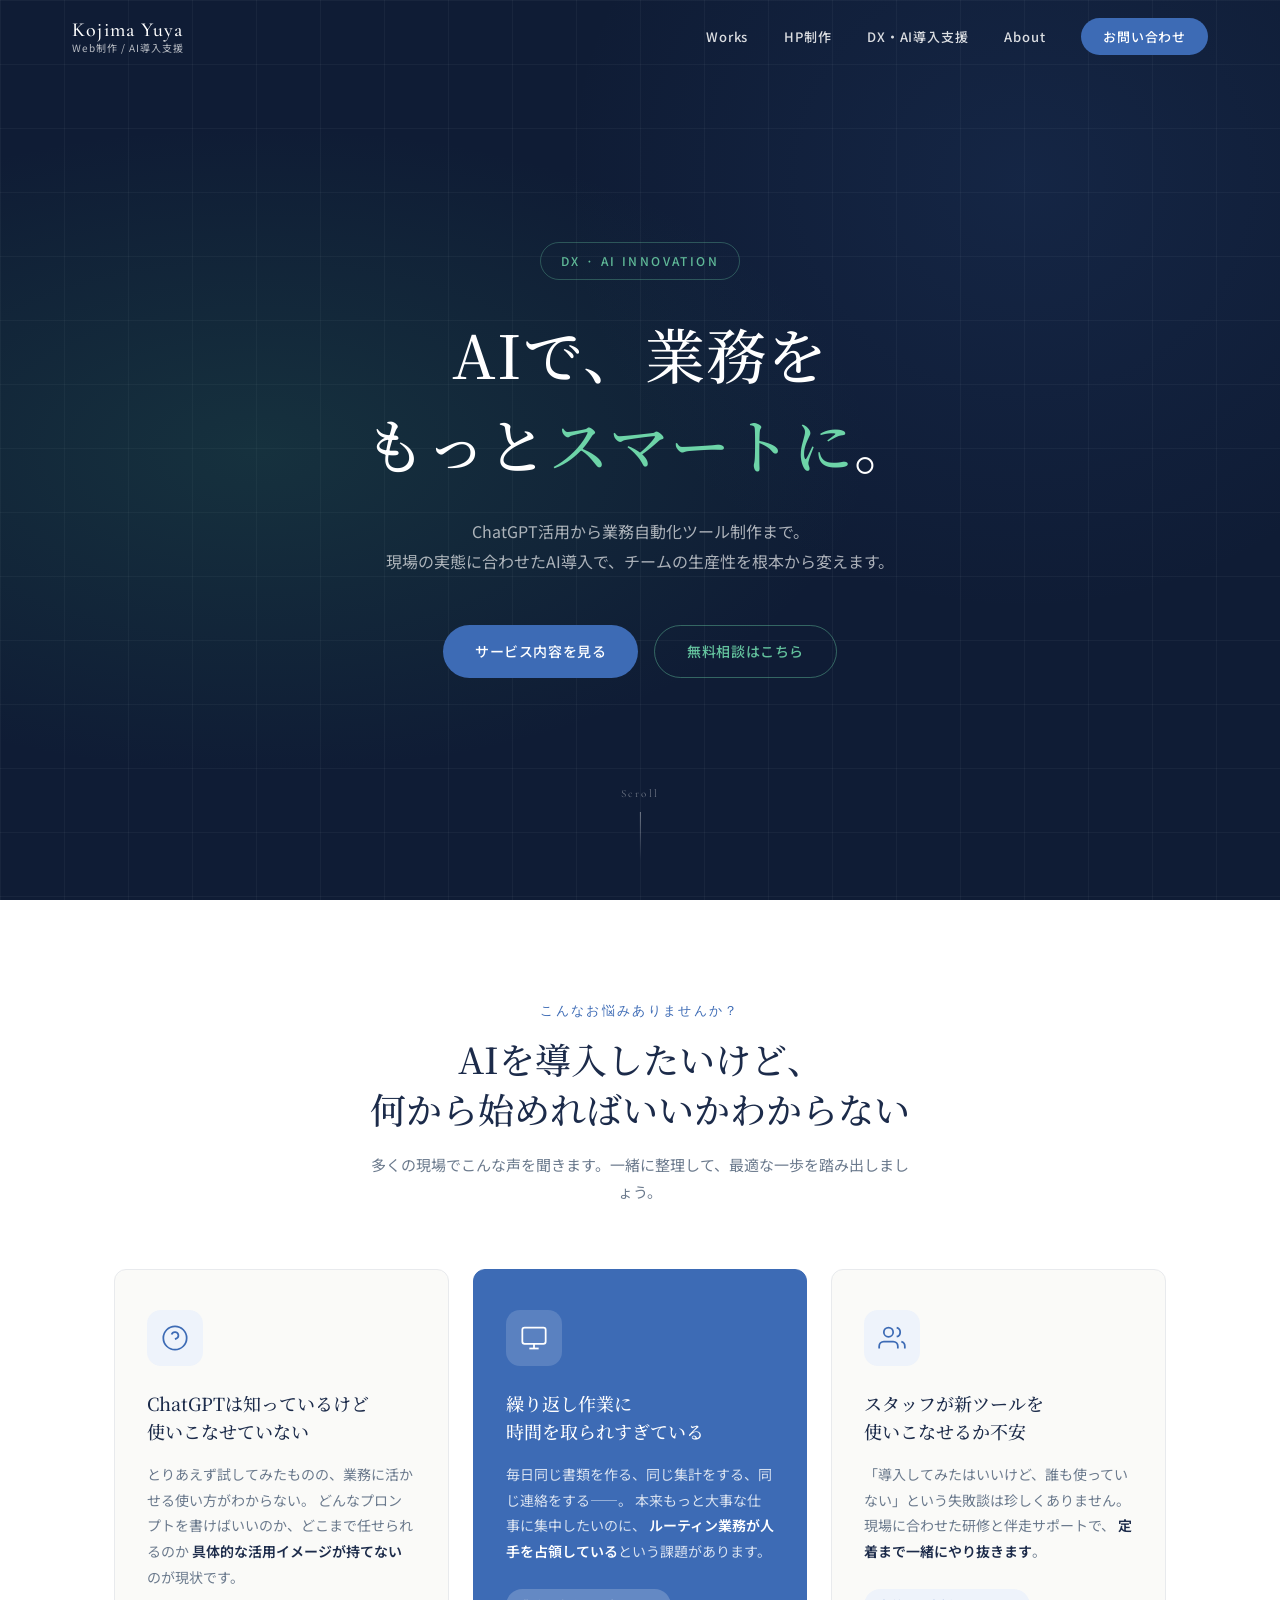
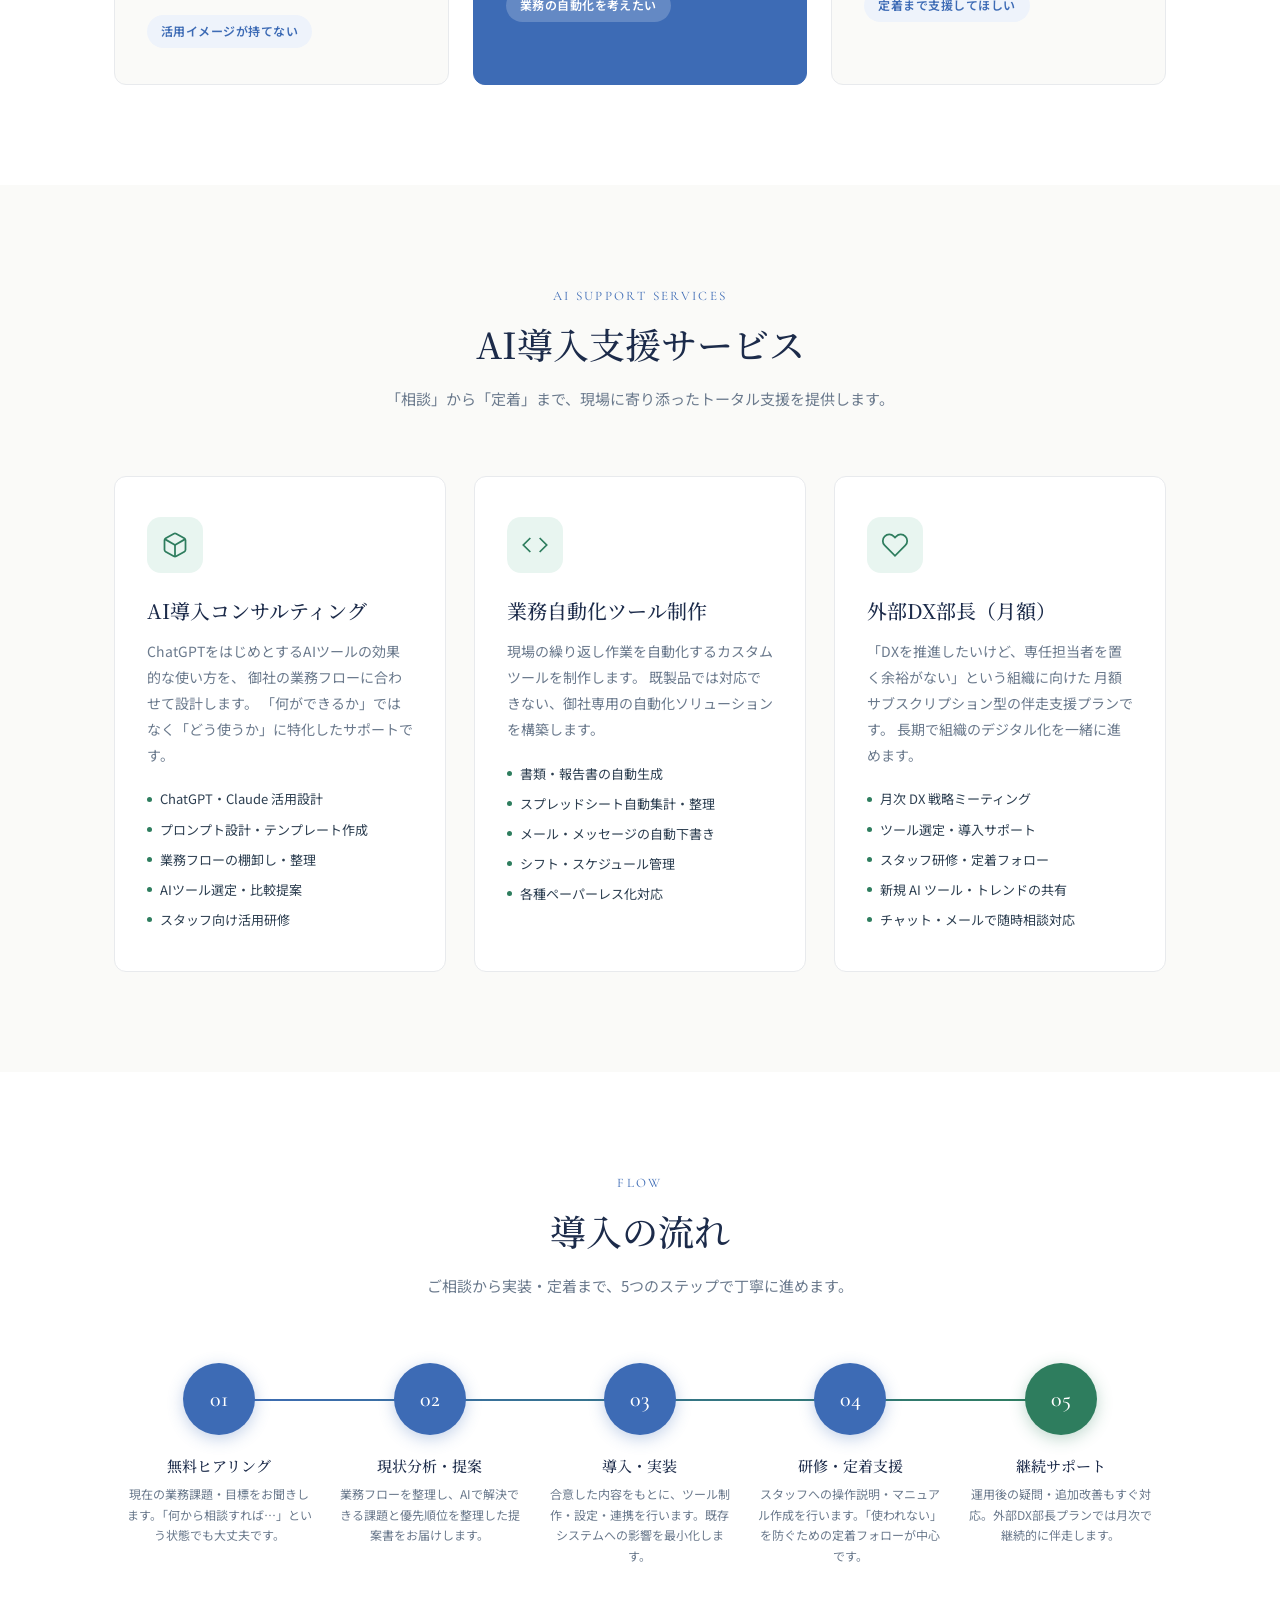
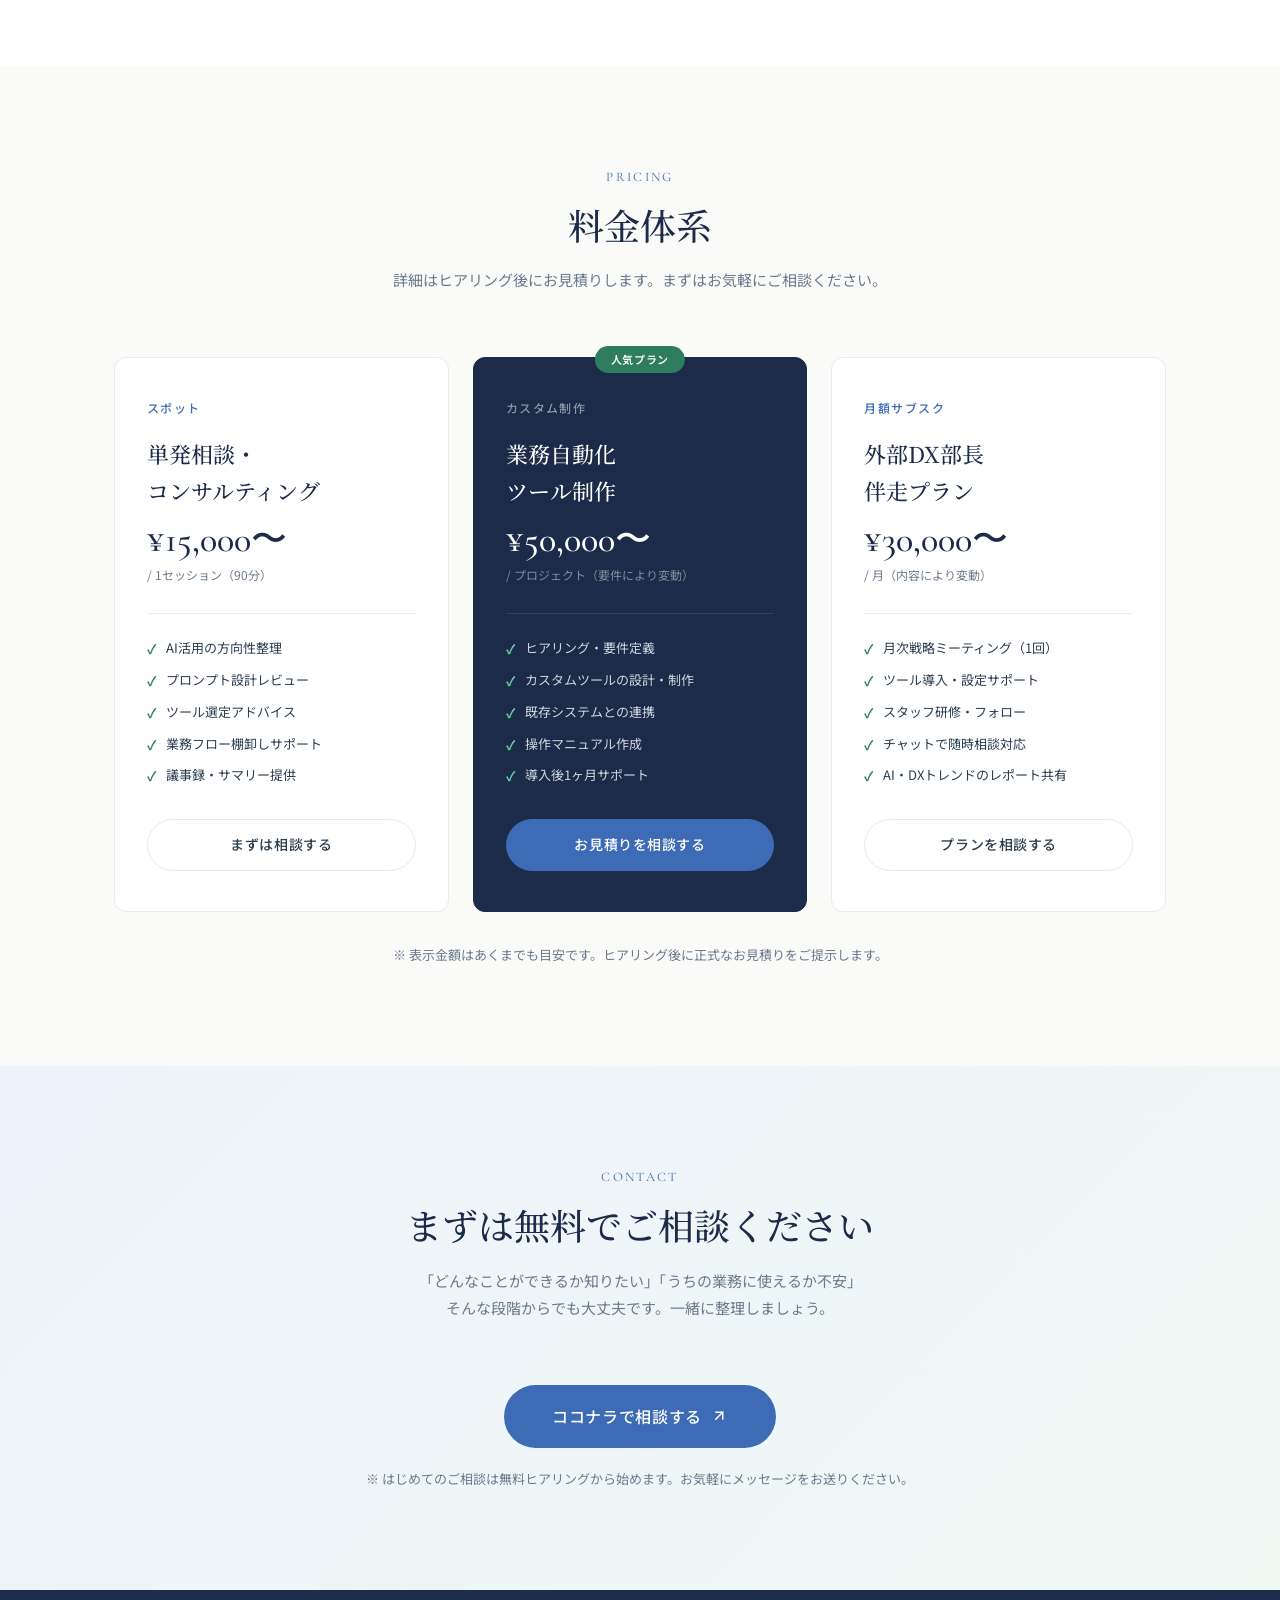
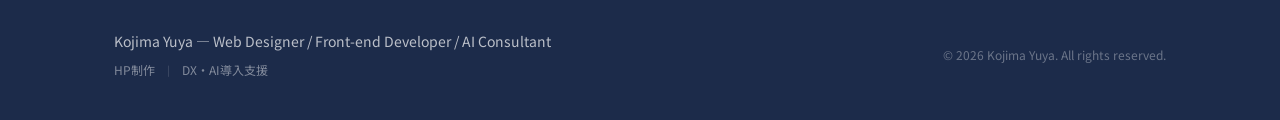
==== ai-support.html @ feaa697f "AI導入支援事業を追加：ヒーロー改修・ai-support.html新規作成 - ナビゲーションに「HP制作」「DX・AI導入支援」リンクを追加 - ヒーローセクションを2サービス並列表示のカード型レ" ====
<!DOCTYPE html>
<html lang="ja">
<head>
  <meta charset="UTF-8">
  <meta name="viewport" content="width=device-width, initial-scale=1.0">
  <title>DX・AI導入支援 | Kojima Yuya</title>
  <meta name="description" content="ChatGPT活用・業務自動化ツール制作・外部DX部長など、現場に合わせたAI導入支援を提供します。">
  <link rel="preconnect" href="https://fonts.googleapis.com">
  <link rel="preconnect" href="https://fonts.gstatic.com" crossorigin>
  <link href="https://fonts.googleapis.com/css2?family=Cormorant+Garamond:wght@300;400;500&family=Noto+Sans+JP:wght@300;400;500;700&family=Noto+Serif+JP:wght@400;500&display=swap" rel="stylesheet">
  <link rel="stylesheet" href="css/style.css">
</head>
<body>

  <!-- ==================== HEADER ==================== -->
  <header class="header" id="header">
    <div class="header__inner">
      <a href="index.html" class="header__logo">
        <span class="header__logo-en">Kojima Yuya</span>
        <span class="header__logo-ja">Web制作 / AI導入支援</span>
      </a>
      <nav class="header__nav" id="nav">
        <ul class="header__nav-list">
          <li><a href="index.html#works">Works</a></li>
          <li><a href="index.html#service">HP制作</a></li>
          <li><a href="ai-support.html">DX・AI導入支援</a></li>
          <li><a href="index.html#about">About</a></li>
          <li><a href="#contact" class="header__nav-cta">お問い合わせ</a></li>
        </ul>
      </nav>
      <button class="header__hamburger" id="hamburger" aria-label="メニュー">
        <span></span><span></span><span></span>
      </button>
    </div>
  </header>

  <!-- ==================== HERO ==================== -->
  <section class="hero hero--ai">
    <div class="hero__bg"></div>
    <div class="hero__content">
      <p class="hero__eyebrow">DX · AI Innovation</p>
      <h1 class="hero__title">
        AIで、業務を<br>
        もっと<em>スマートに</em>。
      </h1>
      <p class="hero__desc">
        ChatGPT活用から業務自動化ツール制作まで。<br>
        現場の実態に合わせたAI導入で、チームの生産性を根本から変えます。
      </p>
      <div class="hero__actions">
        <a href="#ai-services" class="btn btn--primary">サービス内容を見る</a>
        <a href="#contact" class="btn btn--ghost">無料相談はこちら</a>
      </div>
    </div>
    <div class="hero__scroll">
      <span>Scroll</span>
      <div class="hero__scroll-line"></div>
    </div>
  </section>

  <!-- ==================== INTRO / PROBLEM ==================== -->
  <section class="section features" id="problems">
    <div class="container">
      <div class="section__header">
        <p class="section__label">こんなお悩みありませんか？</p>
        <h2 class="section__title">AIを導入したいけど、<br>何から始めればいいかわからない</h2>
        <p class="section__desc">多くの現場でこんな声を聞きます。一緒に整理して、最適な一歩を踏み出しましょう。</p>
      </div>
      <div class="features__grid">

        <div class="feature-card">
          <div class="feature-card__icon-wrap">
            <svg width="28" height="28" viewBox="0 0 24 24" fill="none" stroke="currentColor" stroke-width="1.5"><circle cx="12" cy="12" r="10"/><path d="M9.09 9a3 3 0 0 1 5.83 1c0 2-3 3-3 3"/><line x1="12" y1="17" x2="12.01" y2="17"/></svg>
          </div>
          <h3 class="feature-card__title">ChatGPTは知っているけど<br>使いこなせていない</h3>
          <p class="feature-card__desc">
            とりあえず試してみたものの、業務に活かせる使い方がわからない。
            どんなプロンプトを書けばいいのか、どこまで任せられるのか
            <strong>具体的な活用イメージが持てない</strong>のが現状です。
          </p>
          <div class="feature-card__badge">活用イメージが持てない</div>
        </div>

        <div class="feature-card feature-card--accent">
          <div class="feature-card__icon-wrap">
            <svg width="28" height="28" viewBox="0 0 24 24" fill="none" stroke="currentColor" stroke-width="1.5"><rect x="2" y="3" width="20" height="14" rx="2"/><line x1="8" y1="21" x2="16" y2="21"/><line x1="12" y1="17" x2="12" y2="21"/></svg>
          </div>
          <h3 class="feature-card__title">繰り返し作業に<br>時間を取られすぎている</h3>
          <p class="feature-card__desc">
            毎日同じ書類を作る、同じ集計をする、同じ連絡をする——。
            本来もっと大事な仕事に集中したいのに、
            <strong>ルーティン業務が人手を占領している</strong>という課題があります。
          </p>
          <div class="feature-card__badge">業務の自動化を考えたい</div>
        </div>

        <div class="feature-card">
          <div class="feature-card__icon-wrap">
            <svg width="28" height="28" viewBox="0 0 24 24" fill="none" stroke="currentColor" stroke-width="1.5"><path d="M17 21v-2a4 4 0 0 0-4-4H5a4 4 0 0 0-4 4v2"/><circle cx="9" cy="7" r="4"/><path d="M23 21v-2a4 4 0 0 0-3-3.87"/><path d="M16 3.13a4 4 0 0 1 0 7.75"/></svg>
          </div>
          <h3 class="feature-card__title">スタッフが新ツールを<br>使いこなせるか不安</h3>
          <p class="feature-card__desc">
            「導入してみたはいいけど、誰も使っていない」という失敗談は珍しくありません。
            現場に合わせた研修と伴走サポートで、
            <strong>定着まで一緒にやり抜きます</strong>。
          </p>
          <div class="feature-card__badge">定着まで支援してほしい</div>
        </div>

      </div>
    </div>
  </section>

  <!-- ==================== AI SERVICES ==================== -->
  <section class="section ai-services" id="ai-services">
    <div class="container">
      <div class="section__header">
        <p class="section__label">AI Support Services</p>
        <h2 class="section__title">AI導入支援サービス</h2>
        <p class="section__desc">「相談」から「定着」まで、現場に寄り添ったトータル支援を提供します。</p>
      </div>
      <div class="ai-services__grid">

        <div class="ai-service-card">
          <div class="ai-service-card__icon">
            <svg width="28" height="28" viewBox="0 0 24 24" fill="none" stroke="currentColor" stroke-width="1.5">
              <path d="M21 16V8a2 2 0 0 0-1-1.73l-7-4a2 2 0 0 0-2 0l-7 4A2 2 0 0 0 3 8v8a2 2 0 0 0 1 1.73l7 4a2 2 0 0 0 2 0l7-4A2 2 0 0 0 21 16z"/>
              <polyline points="3.27 6.96 12 12.01 20.73 6.96"/>
              <line x1="12" y1="22.08" x2="12" y2="12"/>
            </svg>
          </div>
          <h3 class="ai-service-card__title">AI導入コンサルティング</h3>
          <p class="ai-service-card__desc">
            ChatGPTをはじめとするAIツールの効果的な使い方を、
            御社の業務フローに合わせて設計します。
            「何ができるか」ではなく「どう使うか」に特化したサポートです。
          </p>
          <ul class="ai-service-card__list">
            <li>ChatGPT・Claude 活用設計</li>
            <li>プロンプト設計・テンプレート作成</li>
            <li>業務フローの棚卸し・整理</li>
            <li>AIツール選定・比較提案</li>
            <li>スタッフ向け活用研修</li>
          </ul>
        </div>

        <div class="ai-service-card">
          <div class="ai-service-card__icon">
            <svg width="28" height="28" viewBox="0 0 24 24" fill="none" stroke="currentColor" stroke-width="1.5">
              <polyline points="16 18 22 12 16 6"/>
              <polyline points="8 6 2 12 8 18"/>
            </svg>
          </div>
          <h3 class="ai-service-card__title">業務自動化ツール制作</h3>
          <p class="ai-service-card__desc">
            現場の繰り返し作業を自動化するカスタムツールを制作します。
            既製品では対応できない、御社専用の自動化ソリューションを構築します。
          </p>
          <ul class="ai-service-card__list">
            <li>書類・報告書の自動生成</li>
            <li>スプレッドシート自動集計・整理</li>
            <li>メール・メッセージの自動下書き</li>
            <li>シフト・スケジュール管理</li>
            <li>各種ペーパーレス化対応</li>
          </ul>
        </div>

        <div class="ai-service-card">
          <div class="ai-service-card__icon">
            <svg width="28" height="28" viewBox="0 0 24 24" fill="none" stroke="currentColor" stroke-width="1.5">
              <path d="M20.84 4.61a5.5 5.5 0 0 0-7.78 0L12 5.67l-1.06-1.06a5.5 5.5 0 0 0-7.78 7.78l1.06 1.06L12 21.23l7.78-7.78 1.06-1.06a5.5 5.5 0 0 0 0-7.78z"/>
            </svg>
          </div>
          <h3 class="ai-service-card__title">外部DX部長（月額）</h3>
          <p class="ai-service-card__desc">
            「DXを推進したいけど、専任担当者を置く余裕がない」という組織に向けた
            月額サブスクリプション型の伴走支援プランです。
            長期で組織のデジタル化を一緒に進めます。
          </p>
          <ul class="ai-service-card__list">
            <li>月次 DX 戦略ミーティング</li>
            <li>ツール選定・導入サポート</li>
            <li>スタッフ研修・定着フォロー</li>
            <li>新規 AI ツール・トレンドの共有</li>
            <li>チャット・メールで随時相談対応</li>
          </ul>
        </div>

      </div>
    </div>
  </section>

  <!-- ==================== FLOW ==================== -->
  <section class="section steps" id="flow">
    <div class="container">
      <div class="section__header">
        <p class="section__label">Flow</p>
        <h2 class="section__title">導入の流れ</h2>
        <p class="section__desc">ご相談から実装・定着まで、5つのステップで丁寧に進めます。</p>
      </div>
      <div class="steps__list">

        <div class="step-item">
          <div class="step-item__num">01</div>
          <div>
            <p class="step-item__title">無料ヒアリング</p>
            <p class="step-item__desc">現在の業務課題・目標をお聞きします。「何から相談すれば…」という状態でも大丈夫です。</p>
          </div>
        </div>

        <div class="step-item">
          <div class="step-item__num">02</div>
          <div>
            <p class="step-item__title">現状分析・提案</p>
            <p class="step-item__desc">業務フローを整理し、AIで解決できる課題と優先順位を整理した提案書をお届けします。</p>
          </div>
        </div>

        <div class="step-item">
          <div class="step-item__num">03</div>
          <div>
            <p class="step-item__title">導入・実装</p>
            <p class="step-item__desc">合意した内容をもとに、ツール制作・設定・連携を行います。既存システムへの影響を最小化します。</p>
          </div>
        </div>

        <div class="step-item">
          <div class="step-item__num">04</div>
          <div>
            <p class="step-item__title">研修・定着支援</p>
            <p class="step-item__desc">スタッフへの操作説明・マニュアル作成を行います。「使われない」を防ぐための定着フォローが中心です。</p>
          </div>
        </div>

        <div class="step-item">
          <div class="step-item__num">05</div>
          <div>
            <p class="step-item__title">継続サポート</p>
            <p class="step-item__desc">運用後の疑問・追加改善もすぐ対応。外部DX部長プランでは月次で継続的に伴走します。</p>
          </div>
        </div>

      </div>
    </div>
  </section>

  <!-- ==================== PRICING ==================== -->
  <section class="section pricing" id="pricing">
    <div class="container">
      <div class="section__header">
        <p class="section__label">Pricing</p>
        <h2 class="section__title">料金体系</h2>
        <p class="section__desc">
          詳細はヒアリング後にお見積りします。まずはお気軽にご相談ください。
        </p>
      </div>
      <div class="pricing__grid">

        <div class="pricing-card">
          <p class="pricing-card__label">スポット</p>
          <h3 class="pricing-card__title">単発相談・<br>コンサルティング</h3>
          <div class="pricing-card__price">¥15,000〜</div>
          <p class="pricing-card__price-note">/ 1セッション（90分）</p>
          <div class="pricing-card__divider"></div>
          <ul class="pricing-card__list">
            <li>AI活用の方向性整理</li>
            <li>プロンプト設計レビュー</li>
            <li>ツール選定アドバイス</li>
            <li>業務フロー棚卸しサポート</li>
            <li>議事録・サマリー提供</li>
          </ul>
          <a href="#contact" class="pricing-card__cta">まずは相談する</a>
        </div>

        <div class="pricing-card pricing-card--featured">
          <div class="pricing-card__badge">人気プラン</div>
          <p class="pricing-card__label">カスタム制作</p>
          <h3 class="pricing-card__title">業務自動化<br>ツール制作</h3>
          <div class="pricing-card__price">¥50,000〜</div>
          <p class="pricing-card__price-note">/ プロジェクト（要件により変動）</p>
          <div class="pricing-card__divider"></div>
          <ul class="pricing-card__list">
            <li>ヒアリング・要件定義</li>
            <li>カスタムツールの設計・制作</li>
            <li>既存システムとの連携</li>
            <li>操作マニュアル作成</li>
            <li>導入後1ヶ月サポート</li>
          </ul>
          <a href="#contact" class="pricing-card__cta">お見積りを相談する</a>
        </div>

        <div class="pricing-card">
          <p class="pricing-card__label">月額サブスク</p>
          <h3 class="pricing-card__title">外部DX部長<br>伴走プラン</h3>
          <div class="pricing-card__price">¥30,000〜</div>
          <p class="pricing-card__price-note">/ 月（内容により変動）</p>
          <div class="pricing-card__divider"></div>
          <ul class="pricing-card__list">
            <li>月次戦略ミーティング（1回）</li>
            <li>ツール導入・設定サポート</li>
            <li>スタッフ研修・フォロー</li>
            <li>チャットで随時相談対応</li>
            <li>AI・DXトレンドのレポート共有</li>
          </ul>
          <a href="#contact" class="pricing-card__cta">プランを相談する</a>
        </div>

      </div>
      <p style="text-align:center; margin-top: 32px; font-size: 13px; color: var(--color-text-muted);">
        ※ 表示金額はあくまでも目安です。ヒアリング後に正式なお見積りをご提示します。
      </p>
    </div>
  </section>

  <!-- ==================== CONTACT ==================== -->
  <section class="section contact" id="contact">
    <div class="container contact__inner">
      <div class="section__header">
        <p class="section__label">Contact</p>
        <h2 class="section__title">まずは無料でご相談ください</h2>
        <p class="section__desc">
          「どんなことができるか知りたい」「うちの業務に使えるか不安」<br>
          そんな段階からでも大丈夫です。一緒に整理しましょう。
        </p>
      </div>
      <div class="contact__actions">
        <a href="https://coconala.com/services/4170805" target="_blank" class="btn btn--primary btn--lg">
          ココナラで相談する
          <svg width="18" height="18" viewBox="0 0 24 24" fill="none" stroke="currentColor" stroke-width="2"><line x1="7" y1="17" x2="17" y2="7"/><polyline points="7 7 17 7 17 17"/></svg>
        </a>
      </div>
      <p class="contact__note">※ はじめてのご相談は無料ヒアリングから始めます。お気軽にメッセージをお送りください。</p>
    </div>
  </section>

  <!-- ==================== FOOTER ==================== -->
  <footer class="footer">
    <div class="container footer__inner">
      <div>
        <p class="footer__name">Kojima Yuya — Web Designer / Front-end Developer / AI Consultant</p>
        <div class="footer__links">
          <a href="index.html">HP制作</a>
          <span>|</span>
          <a href="ai-support.html">DX・AI導入支援</a>
        </div>
      </div>
      <p class="footer__copy">&copy; 2026 Kojima Yuya. All rights reserved.</p>
    </div>
  </footer>

  <script src="js/main.js"></script>
</body>
</html>
---- css/style.css ----
/* ===========================
   Reset & Base
=========================== */
*, *::before, *::after {
  box-sizing: border-box;
  margin: 0;
  padding: 0;
}

:root {
  --color-bg: #fafaf8;
  --color-surface: #ffffff;
  --color-primary: #1c2b4a;
  --color-accent: #3d6bb5;
  --color-accent-light: #eef3fb;
  --color-green: #2e7d5e;
  --color-green-light: #e8f5f0;
  --color-text: #2c3e50;
  --color-text-muted: #6b7a8d;
  --color-border: #e8eaed;
  --color-hero-bg: #0f1c35;

  --font-sans: 'Noto Sans JP', sans-serif;
  --font-serif: 'Noto Serif JP', serif;
  --font-display: 'Cormorant Garamond', serif;

  --radius: 12px;
  --radius-sm: 6px;
  --shadow: 0 4px 24px rgba(0,0,0,.08);
  --shadow-hover: 0 12px 40px rgba(0,0,0,.14);
  --transition: .3s cubic-bezier(.4,0,.2,1);
}

html {
  scroll-behavior: smooth;
  font-size: 16px;
}

body {
  font-family: var(--font-sans);
  color: var(--color-text);
  background: var(--color-bg);
  line-height: 1.7;
  -webkit-font-smoothing: antialiased;
}

img { max-width: 100%; height: auto; display: block; }
a { text-decoration: none; color: inherit; }
ul { list-style: none; }

/* ===========================
   Utility
=========================== */
.container {
  max-width: 1100px;
  margin: 0 auto;
  padding: 0 24px;
}

.section {
  padding: 100px 0;
}

.section__header {
  text-align: center;
  margin-bottom: 64px;
}

.section__header--left {
  text-align: left;
}

.section__label {
  font-family: var(--font-display);
  font-size: 13px;
  letter-spacing: .18em;
  color: var(--color-accent);
  text-transform: uppercase;
  margin-bottom: 12px;
  display: block;
}

.section__title {
  font-family: var(--font-serif);
  font-size: clamp(26px, 3.5vw, 36px);
  font-weight: 500;
  color: var(--color-primary);
  line-height: 1.4;
  margin-bottom: 16px;
}

.section__desc {
  font-size: 15px;
  color: var(--color-text-muted);
  max-width: 540px;
  margin: 0 auto;
  line-height: 1.8;
}

/* ===========================
   Buttons
=========================== */
.btn {
  display: inline-flex;
  align-items: center;
  gap: 8px;
  padding: 14px 32px;
  border-radius: 50px;
  font-size: 14px;
  font-weight: 500;
  letter-spacing: .04em;
  cursor: pointer;
  border: none;
  transition: var(--transition);
}

.btn--primary {
  background: var(--color-accent);
  color: #fff;
}
.btn--primary:hover {
  background: #2f55a0;
  transform: translateY(-2px);
  box-shadow: 0 8px 24px rgba(61,107,181,.35);
}

.btn--ghost {
  background: transparent;
  color: #fff;
  border: 1.5px solid rgba(255,255,255,.6);
}
.btn--ghost:hover {
  background: rgba(255,255,255,.1);
  border-color: #fff;
}

.btn--lg {
  padding: 18px 48px;
  font-size: 16px;
}

/* ===========================
   Header
=========================== */
.header {
  position: fixed;
  top: 0;
  left: 0;
  right: 0;
  z-index: 100;
  background: transparent;
  transition: background var(--transition), box-shadow var(--transition);
}

.header.scrolled {
  background: rgba(255,255,255,.96);
  backdrop-filter: blur(12px);
  box-shadow: 0 1px 0 var(--color-border);
}

.header__inner {
  display: flex;
  align-items: center;
  justify-content: space-between;
  height: 72px;
  padding: 0 32px;
  max-width: 1200px;
  margin: 0 auto;
}

.header__logo {
  display: flex;
  flex-direction: column;
  line-height: 1.2;
}

.header__logo-en {
  font-family: var(--font-display);
  font-size: 20px;
  font-weight: 500;
  color: #fff;
  letter-spacing: .06em;
  transition: color var(--transition);
}

.header__logo-ja {
  font-size: 10px;
  color: rgba(255,255,255,.7);
  letter-spacing: .1em;
  transition: color var(--transition);
}

.header.scrolled .header__logo-en { color: var(--color-primary); }
.header.scrolled .header__logo-ja { color: var(--color-text-muted); }

.header__nav-list {
  display: flex;
  align-items: center;
  gap: 36px;
}

.header__nav-list a {
  font-size: 13px;
  font-weight: 500;
  letter-spacing: .06em;
  color: rgba(255,255,255,.85);
  transition: color var(--transition);
}

.header.scrolled .header__nav-list a { color: var(--color-text); }

.header__nav-list a:hover { color: var(--color-accent); }

.header__nav-cta {
  padding: 9px 22px;
  border-radius: 50px;
  background: var(--color-accent) !important;
  color: #fff !important;
}
.header.scrolled .header__nav-cta { background: var(--color-accent) !important; }
.header__nav-cta:hover { opacity: .88; }

.header__hamburger {
  display: none;
  flex-direction: column;
  justify-content: space-between;
  width: 26px;
  height: 18px;
  background: none;
  border: none;
  cursor: pointer;
  padding: 0;
}
.header__hamburger span {
  display: block;
  width: 100%;
  height: 2px;
  background: #fff;
  border-radius: 2px;
  transition: var(--transition);
}
.header.scrolled .header__hamburger span { background: var(--color-primary); }

/* ===========================
   Hero
=========================== */
.hero {
  position: relative;
  min-height: 100vh;
  display: flex;
  align-items: center;
  justify-content: center;
  overflow: hidden;
  background: var(--color-hero-bg);
}

.hero__bg {
  position: absolute;
  inset: 0;
  background:
    radial-gradient(ellipse 80% 60% at 20% 50%, rgba(61,107,181,.18) 0%, transparent 60%),
    radial-gradient(ellipse 60% 80% at 80% 20%, rgba(46,125,94,.12) 0%, transparent 60%);
  pointer-events: none;
}

/* Grid pattern overlay */
.hero::before {
  content: '';
  position: absolute;
  inset: 0;
  background-image:
    linear-gradient(rgba(255,255,255,.04) 1px, transparent 1px),
    linear-gradient(90deg, rgba(255,255,255,.04) 1px, transparent 1px);
  background-size: 64px 64px;
  pointer-events: none;
}

.hero__content {
  position: relative;
  z-index: 1;
  text-align: center;
  padding: 100px 24px 80px;
  max-width: 780px;
}

.hero__eyebrow {
  display: inline-block;
  font-size: 12px;
  font-weight: 500;
  letter-spacing: .2em;
  color: rgba(255,255,255,.6);
  text-transform: uppercase;
  margin-bottom: 28px;
  padding: 8px 20px;
  border: 1px solid rgba(255,255,255,.2);
  border-radius: 50px;
}

.hero__title {
  font-family: var(--font-serif);
  font-size: clamp(34px, 5.5vw, 60px);
  font-weight: 500;
  color: #fff;
  line-height: 1.5;
  margin-bottom: 28px;
  letter-spacing: .02em;
}

.hero__title em {
  font-style: normal;
  color: #7eb8f5;
  position: relative;
}

.hero__desc {
  font-size: clamp(14px, 1.6vw, 16px);
  color: rgba(255,255,255,.65);
  line-height: 1.9;
  margin-bottom: 48px;
}

.hero__actions {
  display: flex;
  gap: 16px;
  justify-content: center;
  flex-wrap: wrap;
}

.hero__scroll {
  position: absolute;
  bottom: 40px;
  left: 50%;
  transform: translateX(-50%);
  display: flex;
  flex-direction: column;
  align-items: center;
  gap: 8px;
  z-index: 1;
}

.hero__scroll span {
  font-family: var(--font-display);
  font-size: 11px;
  letter-spacing: .2em;
  color: rgba(255,255,255,.4);
}

.hero__scroll-line {
  width: 1px;
  height: 48px;
  background: linear-gradient(to bottom, rgba(255,255,255,.4), transparent);
  animation: scrollLine 2s ease-in-out infinite;
}

@keyframes scrollLine {
  0% { transform: scaleY(0); transform-origin: top; }
  50% { transform: scaleY(1); transform-origin: top; }
  51% { transform: scaleY(1); transform-origin: bottom; }
  100% { transform: scaleY(0); transform-origin: bottom; }
}

/* ===========================
   Features
=========================== */
.features {
  background: var(--color-surface);
}

.features__grid {
  display: grid;
  grid-template-columns: repeat(3, 1fr);
  gap: 24px;
}

.feature-card {
  position: relative;
  background: var(--color-bg);
  border: 1px solid var(--color-border);
  border-radius: var(--radius);
  padding: 40px 32px 36px;
  transition: transform var(--transition), box-shadow var(--transition), border-color var(--transition);
}

.feature-card:hover {
  transform: translateY(-5px);
  box-shadow: var(--shadow);
  border-color: rgba(61,107,181,.25);
}

.feature-card--accent {
  background: var(--color-accent);
  border-color: var(--color-accent);
  color: #fff;
}

.feature-card--accent:hover {
  background: #2f55a0;
  border-color: #2f55a0;
  box-shadow: 0 12px 40px rgba(61,107,181,.3);
}

.feature-card__icon-wrap {
  width: 56px;
  height: 56px;
  display: flex;
  align-items: center;
  justify-content: center;
  background: var(--color-accent-light);
  border-radius: 14px;
  margin-bottom: 24px;
  color: var(--color-accent);
}

.feature-card--accent .feature-card__icon-wrap {
  background: rgba(255,255,255,.15);
  color: #fff;
}

.feature-card__title {
  font-family: var(--font-serif);
  font-size: 18px;
  font-weight: 500;
  color: var(--color-primary);
  line-height: 1.55;
  margin-bottom: 16px;
}

.feature-card--accent .feature-card__title { color: #fff; }

.feature-card__desc {
  font-size: 14px;
  color: var(--color-text-muted);
  line-height: 1.85;
  margin-bottom: 24px;
}

.feature-card--accent .feature-card__desc { color: rgba(255,255,255,.8); }

.feature-card__desc strong {
  color: var(--color-primary);
  font-weight: 600;
}

.feature-card--accent .feature-card__desc strong { color: #fff; }

.feature-card__badge {
  display: inline-block;
  font-size: 12px;
  font-weight: 600;
  letter-spacing: .04em;
  padding: 6px 14px;
  border-radius: 50px;
  background: var(--color-accent-light);
  color: var(--color-accent);
}

.feature-card--accent .feature-card__badge {
  background: rgba(255,255,255,.2);
  color: #fff;
}

/* ===========================
   Works
=========================== */
.works {
  background: var(--color-bg);
}

.works__grid {
  display: grid;
  grid-template-columns: 1fr 1fr;
  gap: 40px;
}

.work-card {
  background: var(--color-surface);
  border-radius: var(--radius);
  overflow: hidden;
  box-shadow: var(--shadow);
  transition: transform var(--transition), box-shadow var(--transition);
}

.work-card:hover {
  transform: translateY(-6px);
  box-shadow: var(--shadow-hover);
}

.work-card__visual {
  position: relative;
  overflow: hidden;
  aspect-ratio: 16 / 10;
  background: #e8ecf0;
}

.work-card__img {
  width: 100%;
  height: 100%;
  object-fit: cover;
  transition: transform .6s cubic-bezier(.4,0,.2,1);
}

.work-card:hover .work-card__img {
  transform: scale(1.04);
}

.work-card__overlay {
  position: absolute;
  inset: 0;
  background: rgba(15,28,53,.55);
  display: flex;
  align-items: center;
  justify-content: center;
  opacity: 0;
  transition: opacity var(--transition);
}

.work-card:hover .work-card__overlay { opacity: 1; }

.work-card__overlay-text {
  font-size: 15px;
  font-weight: 500;
  color: #fff;
  letter-spacing: .08em;
  border: 1.5px solid rgba(255,255,255,.7);
  padding: 10px 28px;
  border-radius: 50px;
}

.work-card__body {
  padding: 32px;
}

.work-card__tags {
  display: flex;
  gap: 8px;
  margin-bottom: 16px;
  flex-wrap: wrap;
}

.tag {
  font-size: 11px;
  font-weight: 500;
  padding: 4px 12px;
  border-radius: 50px;
  letter-spacing: .04em;
}

.tag--blue { background: var(--color-accent-light); color: var(--color-accent); }
.tag--green { background: var(--color-green-light); color: var(--color-green); }
.tag--gray { background: #f0f2f5; color: #6b7a8d; }

.work-card__title {
  font-family: var(--font-serif);
  font-size: 22px;
  font-weight: 500;
  color: var(--color-primary);
  margin-bottom: 12px;
  line-height: 1.4;
}

.work-card__desc {
  font-size: 14px;
  color: var(--color-text-muted);
  line-height: 1.85;
  margin-bottom: 20px;
}

.work-card__skills {
  display: flex;
  flex-wrap: wrap;
  gap: 8px;
  margin-bottom: 24px;
}

.work-card__skills li {
  font-size: 12px;
  padding: 4px 12px;
  background: #f5f6f8;
  border-radius: var(--radius-sm);
  color: var(--color-text);
  font-weight: 500;
}

.work-card__cta {
  display: inline-flex;
  align-items: center;
  gap: 6px;
  font-size: 13px;
  font-weight: 600;
  color: var(--color-accent);
  letter-spacing: .04em;
  transition: gap var(--transition), opacity var(--transition);
}

.work-card__cta:hover { gap: 10px; opacity: .75; }

/* ===========================
   About
=========================== */
.about {
  background: var(--color-primary);
}

.about .section__label { color: rgba(255,255,255,.5); }
.about .section__title { color: #fff; }

.about__inner {
  display: grid;
  grid-template-columns: 1fr 400px;
  gap: 80px;
  align-items: center;
}

.about__lead {
  font-size: 17px;
  color: rgba(255,255,255,.9);
  line-height: 1.85;
  margin-bottom: 20px;
  font-family: var(--font-serif);
}

.about__body {
  font-size: 14px;
  color: rgba(255,255,255,.6);
  line-height: 1.9;
  margin-bottom: 40px;
}

.about__skills {
  display: flex;
  flex-direction: column;
  gap: 20px;
}

.skill-item {
  display: flex;
  align-items: flex-start;
  gap: 16px;
  padding: 20px;
  background: rgba(255,255,255,.06);
  border-radius: var(--radius-sm);
  border: 1px solid rgba(255,255,255,.08);
}

.skill-item__icon {
  font-size: 24px;
  flex-shrink: 0;
  margin-top: 2px;
}

.skill-item__title {
  font-size: 14px;
  font-weight: 600;
  color: #fff;
  margin-bottom: 4px;
}

.skill-item__desc {
  font-size: 13px;
  color: rgba(255,255,255,.5);
}

.about__card {
  background: rgba(255,255,255,.07);
  border: 1px solid rgba(255,255,255,.1);
  border-radius: var(--radius);
  padding: 36px 32px;
}

.about__card-label {
  font-size: 11px;
  letter-spacing: .15em;
  text-transform: uppercase;
  color: rgba(255,255,255,.45);
  margin-bottom: 16px;
  font-weight: 500;
}

.about__card-list {
  display: flex;
  flex-direction: column;
  gap: 10px;
  margin-bottom: 28px;
}

.about__card-list li {
  font-size: 14px;
  color: rgba(255,255,255,.8);
  display: flex;
  align-items: center;
  gap: 10px;
}

.about__card-list li::before {
  content: '';
  display: inline-block;
  width: 5px;
  height: 5px;
  background: var(--color-accent);
  border-radius: 50%;
  flex-shrink: 0;
}

.about__card-divider {
  height: 1px;
  background: rgba(255,255,255,.1);
  margin-bottom: 28px;
}

/* ===========================
   Service
=========================== */
.service {
  background: var(--color-bg);
}

.service__grid {
  display: grid;
  grid-template-columns: repeat(3, 1fr);
  gap: 24px;
}

.service-card {
  background: var(--color-surface);
  border-radius: var(--radius);
  padding: 40px 32px;
  border: 1px solid var(--color-border);
  transition: var(--transition);
}

.service-card:hover {
  border-color: var(--color-accent);
  box-shadow: var(--shadow);
  transform: translateY(-4px);
}

.service-card--accent {
  background: var(--color-accent);
  border-color: var(--color-accent);
  color: #fff;
}

.service-card--accent:hover {
  background: #2f55a0;
  border-color: #2f55a0;
}

.service-card__num {
  font-family: var(--font-display);
  font-size: 13px;
  font-weight: 400;
  letter-spacing: .15em;
  color: var(--color-accent);
  margin-bottom: 16px;
}

.service-card--accent .service-card__num { color: rgba(255,255,255,.6); }

.service-card__title {
  font-family: var(--font-serif);
  font-size: 20px;
  font-weight: 500;
  color: var(--color-primary);
  margin-bottom: 16px;
  line-height: 1.4;
}

.service-card--accent .service-card__title { color: #fff; }

.service-card__desc {
  font-size: 14px;
  color: var(--color-text-muted);
  line-height: 1.8;
  margin-bottom: 24px;
}

.service-card--accent .service-card__desc { color: rgba(255,255,255,.75); }

.service-card__list {
  display: flex;
  flex-direction: column;
  gap: 8px;
}

.service-card__list li {
  font-size: 13px;
  color: var(--color-text);
  display: flex;
  align-items: center;
  gap: 8px;
}

.service-card--accent .service-card__list li { color: rgba(255,255,255,.85); }

.service-card__list li::before {
  content: '—';
  color: var(--color-accent);
  flex-shrink: 0;
}

.service-card--accent .service-card__list li::before { color: rgba(255,255,255,.5); }

/* ===========================
   Contact
=========================== */
.contact {
  background: linear-gradient(135deg, #eef3fb 0%, #f0f8f4 100%);
}

.contact__inner {
  text-align: center;
}

.contact__actions {
  margin-bottom: 20px;
}

.contact__note {
  font-size: 13px;
  color: var(--color-text-muted);
}

/* ===========================
   Footer
=========================== */
.footer {
  background: var(--color-primary);
  padding: 40px 0;
}

.footer__inner {
  display: flex;
  align-items: center;
  justify-content: space-between;
}

.footer__name {
  font-size: 14px;
  color: rgba(255,255,255,.7);
}

.footer__copy {
  font-size: 12px;
  color: rgba(255,255,255,.35);
}

/* ===========================
   Hero Service Cards
=========================== */
.hero__services {
  display: grid;
  grid-template-columns: 1fr 1fr;
  gap: 20px;
  max-width: 760px;
  margin: 0 auto;
  width: 100%;
}

.hero__service-card {
  display: flex;
  flex-direction: column;
  gap: 14px;
  padding: 32px 28px;
  border-radius: var(--radius);
  border: 1.5px solid rgba(255,255,255,.12);
  text-align: left;
  transition: transform var(--transition), border-color var(--transition), background var(--transition);
  cursor: pointer;
  text-decoration: none;
}

.hero__service-card--web {
  background: rgba(61,107,181,.13);
}

.hero__service-card--ai {
  background: rgba(46,125,94,.13);
}

.hero__service-card:hover {
  transform: translateY(-5px);
  border-color: rgba(255,255,255,.3);
}

.hero__service-card--web:hover {
  background: rgba(61,107,181,.24);
}

.hero__service-card--ai:hover {
  background: rgba(46,125,94,.24);
}

.hero__service-icon {
  width: 56px;
  height: 56px;
  display: flex;
  align-items: center;
  justify-content: center;
  border-radius: 14px;
  color: #fff;
}

.hero__service-card--web .hero__service-icon {
  background: rgba(61,107,181,.35);
}

.hero__service-card--ai .hero__service-icon {
  background: rgba(46,125,94,.35);
}

.hero__service-label {
  font-family: var(--font-serif);
  font-size: 20px;
  font-weight: 500;
  color: #fff;
  letter-spacing: .02em;
}

.hero__service-desc {
  font-size: 13px;
  color: rgba(255,255,255,.6);
  line-height: 1.8;
  flex: 1;
}

.hero__service-link {
  display: inline-flex;
  align-items: center;
  gap: 6px;
  font-size: 12px;
  font-weight: 500;
  letter-spacing: .06em;
  color: rgba(255,255,255,.5);
  transition: color var(--transition), gap var(--transition);
}

.hero__service-card--web .hero__service-link { color: #7eb8f5; }
.hero__service-card--ai .hero__service-link { color: #6dd4a8; }

.hero__service-card:hover .hero__service-link { gap: 10px; }

/* ===========================
   Service Card — Green variant
=========================== */
.service-card--green {
  background: var(--color-green);
  border-color: var(--color-green);
  color: #fff;
}

.service-card--green:hover {
  background: #245f49;
  border-color: #245f49;
}

.service-card--green .service-card__num { color: rgba(255,255,255,.6); }
.service-card--green .service-card__title { color: #fff; }
.service-card--green .service-card__desc { color: rgba(255,255,255,.75); }
.service-card--green .service-card__list li { color: rgba(255,255,255,.85); }
.service-card--green .service-card__list li::before { color: rgba(255,255,255,.5); }

.service-card__more {
  display: inline-flex;
  align-items: center;
  gap: 6px;
  font-size: 13px;
  font-weight: 600;
  color: rgba(255,255,255,.8);
  margin-top: 20px;
  letter-spacing: .04em;
  transition: color var(--transition), gap var(--transition);
}

.service-card__more:hover {
  color: #fff;
  gap: 10px;
}

/* ===========================
   Footer Links
=========================== */
.footer__links {
  display: flex;
  align-items: center;
  gap: 12px;
  margin-top: 6px;
}

.footer__links a {
  font-size: 12px;
  color: rgba(255,255,255,.45);
  transition: color var(--transition);
}

.footer__links a:hover { color: rgba(255,255,255,.75); }

.footer__links span {
  font-size: 10px;
  color: rgba(255,255,255,.2);
}

/* ===========================
   AI Page — Hero
=========================== */
.hero--ai .hero__bg {
  background:
    radial-gradient(ellipse 80% 60% at 20% 50%, rgba(46,125,94,.22) 0%, transparent 60%),
    radial-gradient(ellipse 60% 80% at 80% 20%, rgba(61,107,181,.12) 0%, transparent 60%);
}

.hero--ai .hero__eyebrow {
  border-color: rgba(109,212,168,.3);
  color: rgba(109,212,168,.85);
}

.hero--ai .hero__title em { color: #6dd4a8; }

.hero--ai .hero__actions .btn--ghost {
  border-color: rgba(109,212,168,.4);
  color: rgba(109,212,168,.9);
}

/* ===========================
   AI Page — Steps / Flow
=========================== */
.steps {
  background: var(--color-surface);
}

.steps__list {
  display: grid;
  grid-template-columns: repeat(5, 1fr);
  gap: 0;
  position: relative;
}

.steps__list::before {
  content: '';
  position: absolute;
  top: 36px;
  left: 10%;
  right: 10%;
  height: 2px;
  background: linear-gradient(to right, var(--color-accent), var(--color-green));
  z-index: 0;
}

.step-item {
  display: flex;
  flex-direction: column;
  align-items: center;
  text-align: center;
  padding: 0 12px;
  position: relative;
  z-index: 1;
}

.step-item__num {
  width: 72px;
  height: 72px;
  border-radius: 50%;
  display: flex;
  align-items: center;
  justify-content: center;
  font-family: var(--font-display);
  font-size: 22px;
  font-weight: 500;
  color: #fff;
  margin-bottom: 20px;
  background: var(--color-accent);
  box-shadow: 0 4px 16px rgba(61,107,181,.3);
  flex-shrink: 0;
}

.step-item:last-child .step-item__num {
  background: var(--color-green);
  box-shadow: 0 4px 16px rgba(46,125,94,.3);
}

.step-item__title {
  font-family: var(--font-serif);
  font-size: 15px;
  font-weight: 500;
  color: var(--color-primary);
  margin-bottom: 8px;
  line-height: 1.4;
}

.step-item__desc {
  font-size: 12px;
  color: var(--color-text-muted);
  line-height: 1.7;
}

/* ===========================
   AI Page — Pricing
=========================== */
.pricing {
  background: var(--color-bg);
}

.pricing__grid {
  display: grid;
  grid-template-columns: repeat(3, 1fr);
  gap: 24px;
}

.pricing-card {
  background: var(--color-surface);
  border: 1px solid var(--color-border);
  border-radius: var(--radius);
  padding: 40px 32px;
  transition: var(--transition);
  display: flex;
  flex-direction: column;
}

.pricing-card:hover {
  border-color: var(--color-accent);
  box-shadow: var(--shadow);
  transform: translateY(-4px);
}

.pricing-card--featured {
  background: var(--color-primary);
  border-color: var(--color-primary);
  color: #fff;
  position: relative;
}

.pricing-card--featured:hover {
  border-color: var(--color-primary);
  box-shadow: 0 12px 40px rgba(28,43,74,.35);
}

.pricing-card__badge {
  position: absolute;
  top: -12px;
  left: 50%;
  transform: translateX(-50%);
  background: var(--color-green);
  color: #fff;
  font-size: 11px;
  font-weight: 600;
  letter-spacing: .06em;
  padding: 4px 16px;
  border-radius: 50px;
  white-space: nowrap;
}

.pricing-card__label {
  font-size: 12px;
  font-weight: 500;
  letter-spacing: .12em;
  text-transform: uppercase;
  color: var(--color-accent);
  margin-bottom: 16px;
}

.pricing-card--featured .pricing-card__label { color: rgba(255,255,255,.5); }

.pricing-card__title {
  font-family: var(--font-serif);
  font-size: 22px;
  font-weight: 500;
  color: var(--color-primary);
  margin-bottom: 8px;
}

.pricing-card--featured .pricing-card__title { color: #fff; }

.pricing-card__price {
  font-family: var(--font-display);
  font-size: 36px;
  font-weight: 500;
  color: var(--color-primary);
  margin-bottom: 4px;
  line-height: 1.2;
}

.pricing-card--featured .pricing-card__price { color: #fff; }

.pricing-card__price-note {
  font-size: 12px;
  color: var(--color-text-muted);
  margin-bottom: 28px;
}

.pricing-card--featured .pricing-card__price-note { color: rgba(255,255,255,.45); }

.pricing-card__divider {
  height: 1px;
  background: var(--color-border);
  margin-bottom: 24px;
}

.pricing-card--featured .pricing-card__divider { background: rgba(255,255,255,.1); }

.pricing-card__list {
  display: flex;
  flex-direction: column;
  gap: 10px;
  flex: 1;
}

.pricing-card__list li {
  font-size: 13px;
  color: var(--color-text);
  display: flex;
  align-items: flex-start;
  gap: 10px;
  line-height: 1.6;
}

.pricing-card--featured .pricing-card__list li { color: rgba(255,255,255,.8); }

.pricing-card__list li::before {
  content: '✓';
  color: var(--color-green);
  font-weight: 700;
  flex-shrink: 0;
  margin-top: 1px;
}

.pricing-card--featured .pricing-card__list li::before { color: #6dd4a8; }

.pricing-card__cta {
  margin-top: 32px;
  display: block;
  text-align: center;
  padding: 13px 24px;
  border-radius: 50px;
  font-size: 14px;
  font-weight: 500;
  letter-spacing: .04em;
  transition: var(--transition);
  border: 1.5px solid var(--color-border);
  color: var(--color-text);
}

.pricing-card__cta:hover {
  border-color: var(--color-accent);
  color: var(--color-accent);
  background: var(--color-accent-light);
}

.pricing-card--featured .pricing-card__cta {
  background: var(--color-accent);
  color: #fff;
  border-color: var(--color-accent);
}

.pricing-card--featured .pricing-card__cta:hover {
  background: #2f55a0;
  border-color: #2f55a0;
}

/* ===========================
   AI Page — Services Detail
=========================== */
.ai-services {
  background: var(--color-bg);
}

.ai-services__grid {
  display: grid;
  grid-template-columns: repeat(3, 1fr);
  gap: 28px;
}

.ai-service-card {
  background: var(--color-surface);
  border: 1px solid var(--color-border);
  border-radius: var(--radius);
  padding: 40px 32px;
  transition: var(--transition);
}

.ai-service-card:hover {
  border-color: var(--color-green);
  box-shadow: var(--shadow);
  transform: translateY(-4px);
}

.ai-service-card__icon {
  width: 56px;
  height: 56px;
  display: flex;
  align-items: center;
  justify-content: center;
  background: var(--color-green-light);
  border-radius: 14px;
  color: var(--color-green);
  margin-bottom: 24px;
}

.ai-service-card__title {
  font-family: var(--font-serif);
  font-size: 20px;
  font-weight: 500;
  color: var(--color-primary);
  margin-bottom: 14px;
  line-height: 1.4;
}

.ai-service-card__desc {
  font-size: 14px;
  color: var(--color-text-muted);
  line-height: 1.85;
  margin-bottom: 20px;
}

.ai-service-card__list {
  display: flex;
  flex-direction: column;
  gap: 8px;
}

.ai-service-card__list li {
  font-size: 13px;
  color: var(--color-text);
  display: flex;
  align-items: center;
  gap: 8px;
}

.ai-service-card__list li::before {
  content: '';
  width: 5px;
  height: 5px;
  border-radius: 50%;
  background: var(--color-green);
  flex-shrink: 0;
}

/* ===========================
   Breadcrumb / Page Back Nav
=========================== */
.page-back {
  padding: 100px 0 0;
}

.page-back__link {
  display: inline-flex;
  align-items: center;
  gap: 8px;
  font-size: 13px;
  color: var(--color-text-muted);
  transition: color var(--transition);
}

.page-back__link:hover { color: var(--color-accent); }

/* ===========================
   Scroll Animations
=========================== */
.fade-up {
  opacity: 0;
  transform: translateY(32px);
  transition: opacity .7s cubic-bezier(.4,0,.2,1), transform .7s cubic-bezier(.4,0,.2,1);
}

.fade-up.visible {
  opacity: 1;
  transform: translateY(0);
}

/* ===========================
   Responsive
=========================== */
@media (max-width: 900px) {
  .works__grid {
    grid-template-columns: 1fr;
    max-width: 560px;
    margin: 0 auto;
  }

  .features__grid {
    grid-template-columns: 1fr;
    max-width: 520px;
    margin: 0 auto;
  }

  .about__inner {
    grid-template-columns: 1fr;
    gap: 48px;
  }

  .service__grid {
    grid-template-columns: 1fr;
    max-width: 480px;
    margin: 0 auto;
  }

  .steps__list {
    grid-template-columns: 1fr;
    gap: 32px;
  }

  .steps__list::before { display: none; }

  .step-item { flex-direction: row; text-align: left; gap: 20px; }
  .step-item__num { margin-bottom: 0; flex-shrink: 0; }

  .pricing__grid {
    grid-template-columns: 1fr;
    max-width: 480px;
    margin: 0 auto;
  }

  .ai-services__grid {
    grid-template-columns: 1fr;
    max-width: 520px;
    margin: 0 auto;
  }
}

@media (max-width: 768px) {
  .section { padding: 72px 0; }

  .header__nav { display: none; }

  .header__nav.open {
    display: flex;
    flex-direction: column;
    position: fixed;
    inset: 0;
    background: rgba(15,28,53,.97);
    z-index: 200;
    align-items: center;
    justify-content: center;
    gap: 0;
  }

  .header__nav.open .header__nav-list {
    flex-direction: column;
    gap: 0;
    align-items: center;
  }

  .header__nav.open .header__nav-list a {
    display: block;
    padding: 18px 0;
    font-size: 20px;
    color: #fff;
    letter-spacing: .06em;
    border-bottom: 1px solid rgba(255,255,255,.1);
    width: 200px;
    text-align: center;
  }

  .header__hamburger { display: flex; z-index: 300; }

  .hero__title { font-size: clamp(28px, 8vw, 40px); }

  .footer__inner {
    flex-direction: column;
    gap: 12px;
    text-align: center;
  }

  .about__card { display: none; }
}

@media (max-width: 600px) {
  .hero__services {
    grid-template-columns: 1fr;
    max-width: 440px;
  }
}

@media (max-width: 480px) {
  .hero__actions { flex-direction: column; align-items: center; }
  .work-card__body { padding: 24px; }
  .service-card { padding: 32px 24px; }
  .pricing-card { padding: 32px 24px; }
  .ai-service-card { padding: 32px 24px; }
}
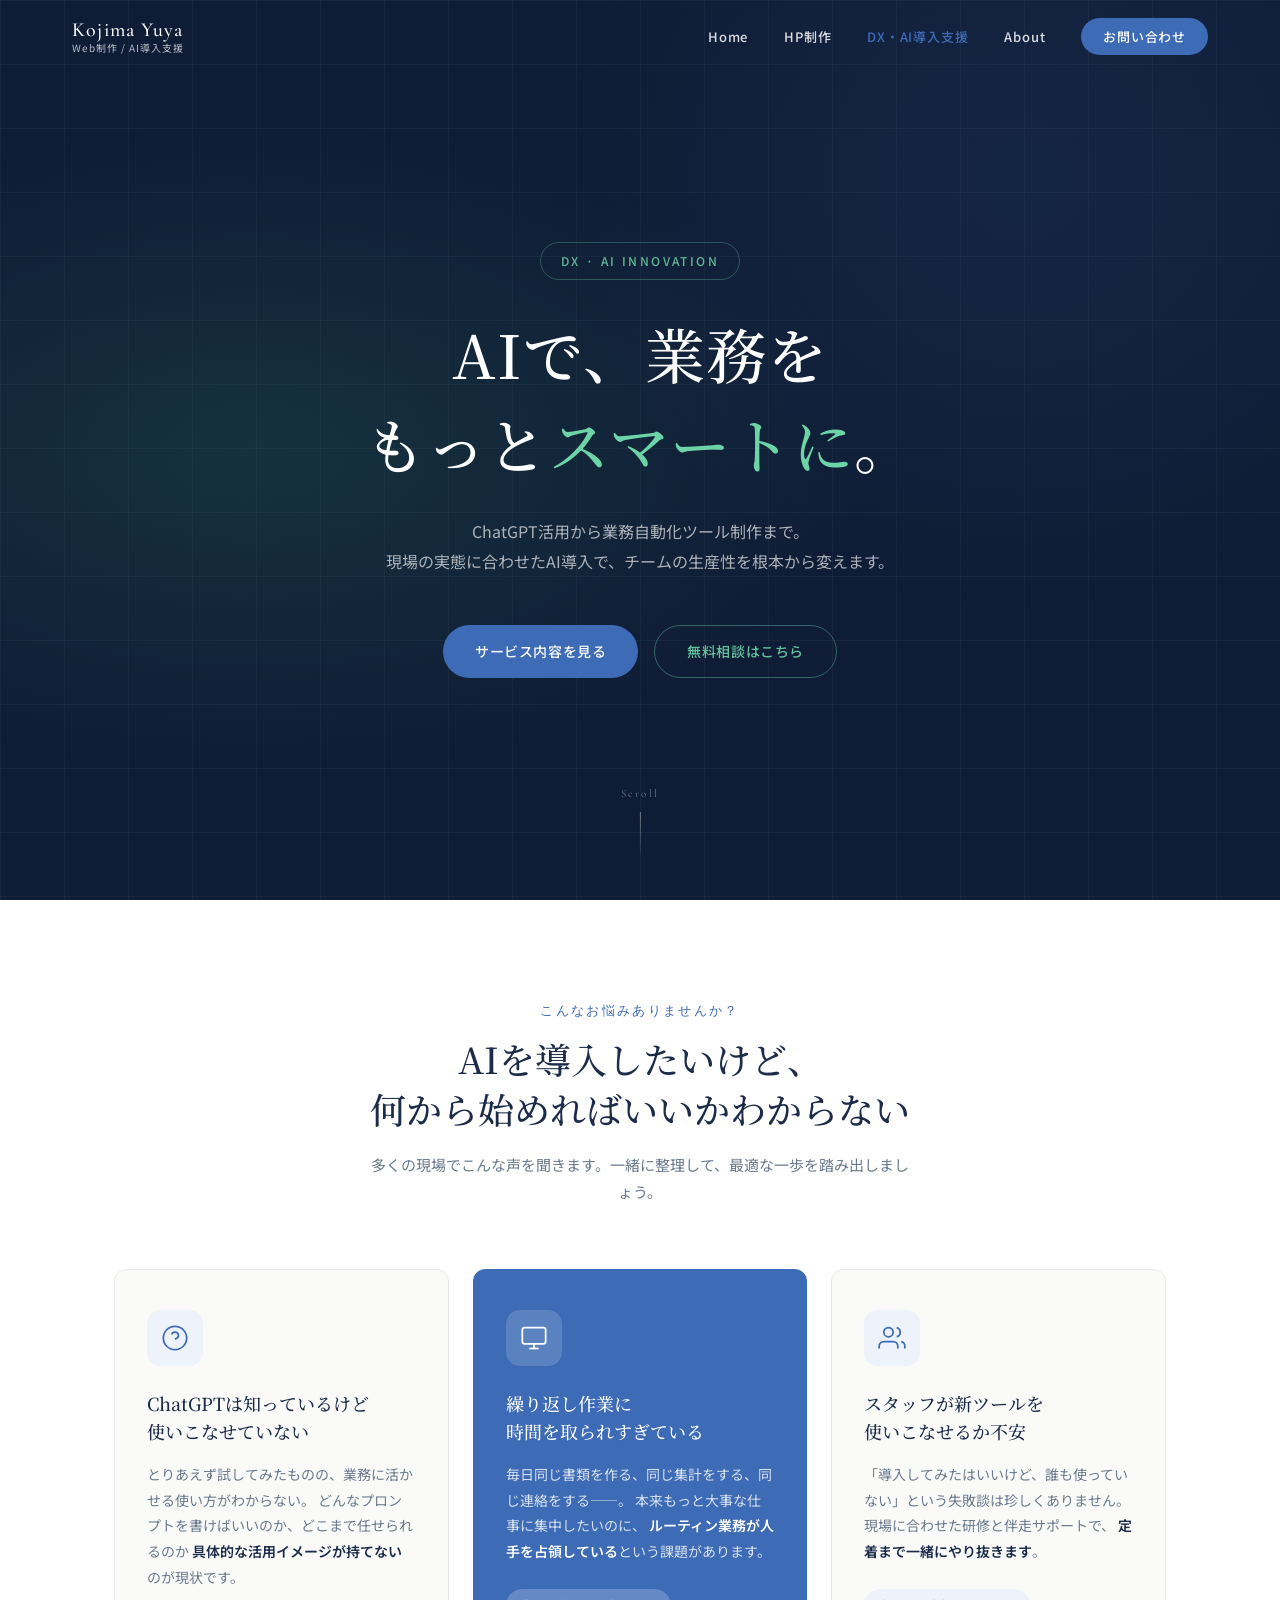
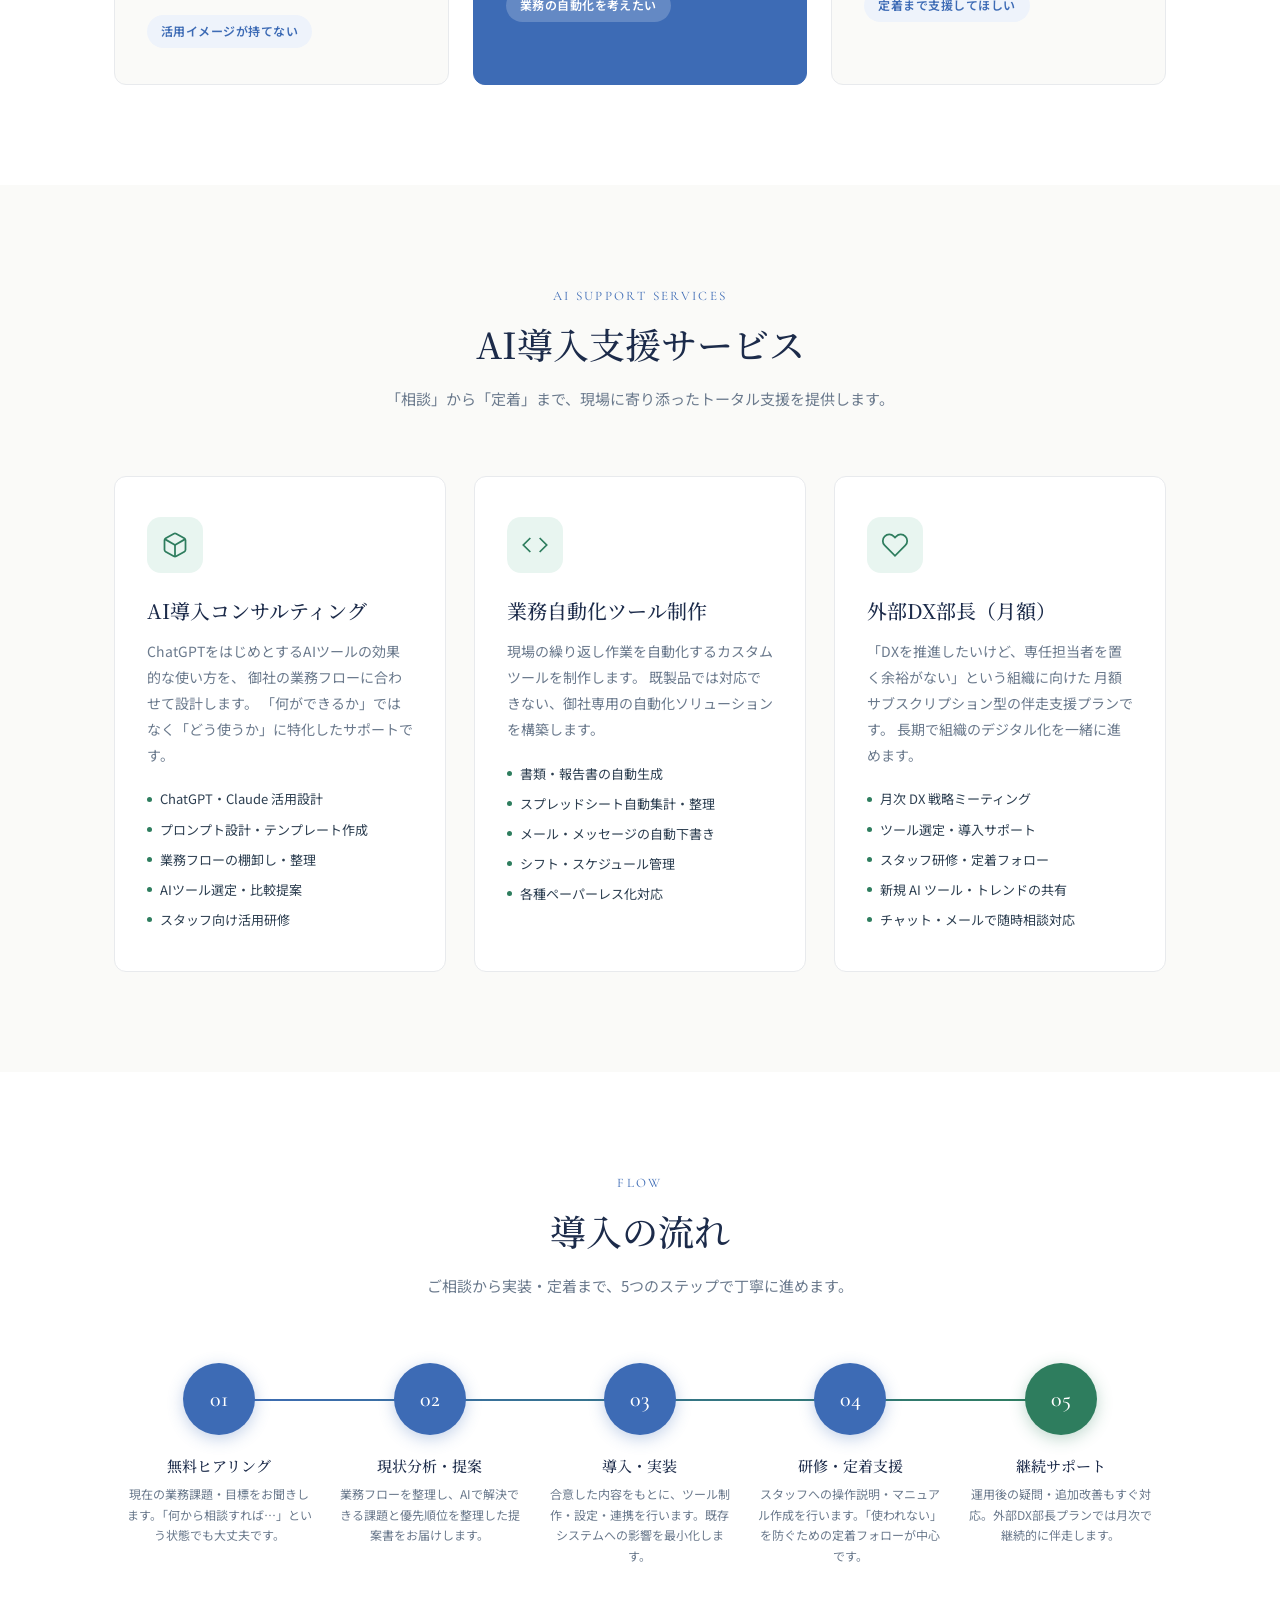
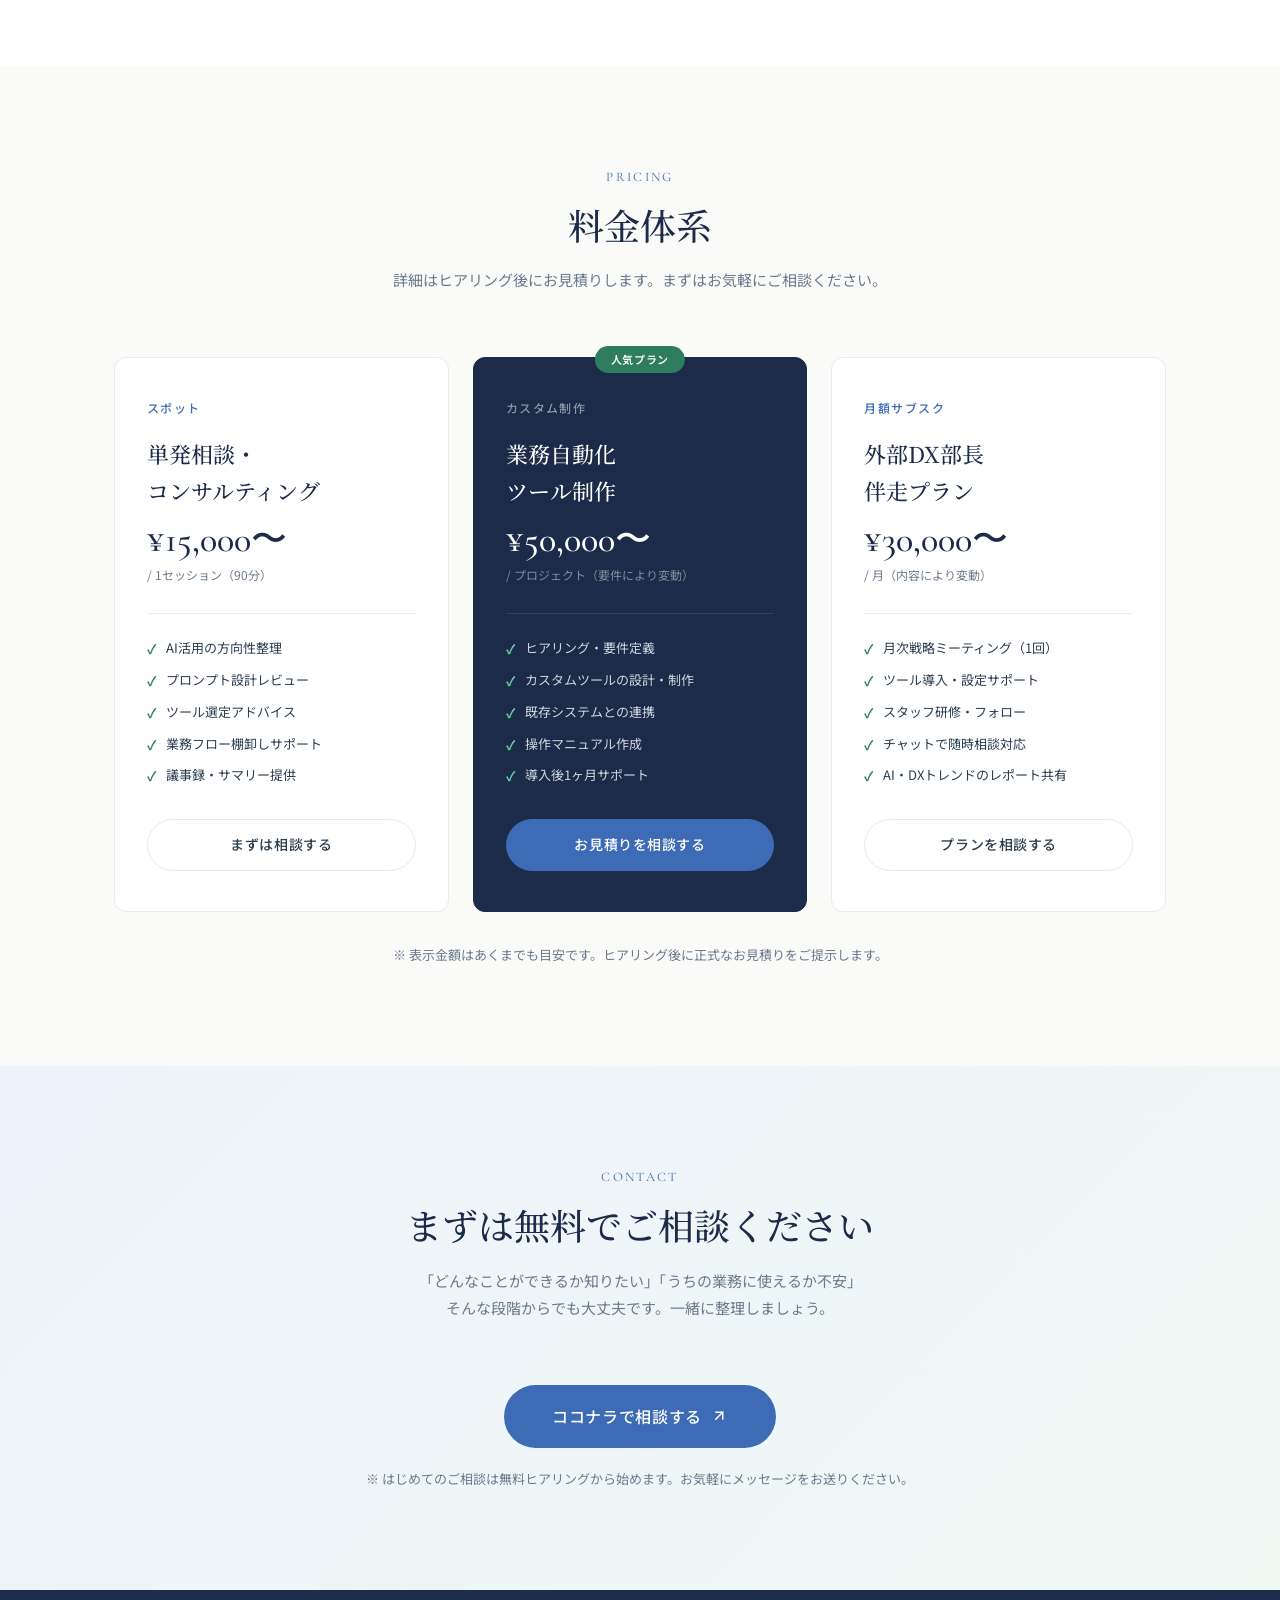
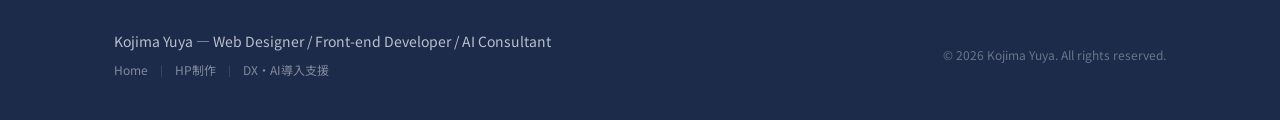
==== commit 0eb3dcca: "HP制作ページ新規作成・Home概要ページ再構成・全ページ導線整備 - hp-support.html 新規作成（特徴3選・実績・制作メニュー・料金） - index.html をサービス概要ページに" ====
--- a/ai-support.html
+++ b/ai-support.html
@@ -21,9 +21,9 @@
       </a>
       <nav class="header__nav" id="nav">
         <ul class="header__nav-list">
-          <li><a href="index.html#works">Works</a></li>
-          <li><a href="index.html#service">HP制作</a></li>
-          <li><a href="ai-support.html">DX・AI導入支援</a></li>
+          <li><a href="index.html">Home</a></li>
+          <li><a href="hp-support.html">HP制作</a></li>
+          <li><a href="ai-support.html" class="nav--active">DX・AI導入支援</a></li>
           <li><a href="index.html#about">About</a></li>
           <li><a href="#contact" class="header__nav-cta">お問い合わせ</a></li>
         </ul>
@@ -339,7 +339,9 @@
       <div>
         <p class="footer__name">Kojima Yuya — Web Designer / Front-end Developer / AI Consultant</p>
         <div class="footer__links">
-          <a href="index.html">HP制作</a>
+          <a href="index.html">Home</a>
+          <span>|</span>
+          <a href="hp-support.html">HP制作</a>
           <span>|</span>
           <a href="ai-support.html">DX・AI導入支援</a>
         </div>
--- a/css/style.css
+++ b/css/style.css
@@ -1000,6 +1000,152 @@
 }
 
 /* ===========================
+   Services Overview (index)
+=========================== */
+.services-overview {
+  background: var(--color-surface);
+}
+
+.services-overview__grid {
+  display: grid;
+  grid-template-columns: 1fr 1fr;
+  gap: 32px;
+}
+
+.svc-panel {
+  background: var(--color-bg);
+  border: 1px solid var(--color-border);
+  border-top: 4px solid transparent;
+  border-radius: var(--radius);
+  padding: 48px 40px;
+  display: flex;
+  flex-direction: column;
+  gap: 24px;
+  transition: box-shadow var(--transition), transform var(--transition);
+}
+
+.svc-panel:hover {
+  box-shadow: var(--shadow);
+  transform: translateY(-3px);
+}
+
+.svc-panel--web { border-top-color: var(--color-accent); }
+.svc-panel--ai  { border-top-color: var(--color-green); }
+
+.svc-panel__icon {
+  width: 64px;
+  height: 64px;
+  border-radius: 16px;
+  display: flex;
+  align-items: center;
+  justify-content: center;
+}
+
+.svc-panel--web .svc-panel__icon { background: var(--color-accent-light); color: var(--color-accent); }
+.svc-panel--ai  .svc-panel__icon { background: var(--color-green-light);  color: var(--color-green); }
+
+.svc-panel__category {
+  font-size: 11px;
+  font-weight: 600;
+  letter-spacing: .16em;
+  text-transform: uppercase;
+}
+
+.svc-panel--web .svc-panel__category { color: var(--color-accent); }
+.svc-panel--ai  .svc-panel__category { color: var(--color-green); }
+
+.svc-panel__title {
+  font-family: var(--font-serif);
+  font-size: 28px;
+  font-weight: 500;
+  color: var(--color-primary);
+  line-height: 1.4;
+}
+
+.svc-panel__desc {
+  font-size: 14px;
+  color: var(--color-text-muted);
+  line-height: 1.85;
+}
+
+.svc-panel__list {
+  display: flex;
+  flex-direction: column;
+  gap: 10px;
+  flex: 1;
+}
+
+.svc-panel__list li {
+  font-size: 14px;
+  color: var(--color-text);
+  display: flex;
+  align-items: center;
+  gap: 10px;
+}
+
+.svc-panel__list li::before {
+  content: '';
+  width: 6px;
+  height: 6px;
+  border-radius: 50%;
+  flex-shrink: 0;
+}
+
+.svc-panel--web .svc-panel__list li::before { background: var(--color-accent); }
+.svc-panel--ai  .svc-panel__list li::before { background: var(--color-green); }
+
+.svc-panel__cta {
+  display: inline-flex;
+  align-items: center;
+  gap: 8px;
+  padding: 14px 32px;
+  border-radius: 50px;
+  font-size: 14px;
+  font-weight: 500;
+  letter-spacing: .04em;
+  align-self: flex-start;
+  transition: var(--transition);
+}
+
+.svc-panel--web .svc-panel__cta { background: var(--color-accent); color: #fff; }
+.svc-panel--web .svc-panel__cta:hover {
+  background: #2f55a0;
+  transform: translateY(-2px);
+  box-shadow: 0 8px 24px rgba(61,107,181,.3);
+}
+
+.svc-panel--ai .svc-panel__cta { background: var(--color-green); color: #fff; }
+.svc-panel--ai .svc-panel__cta:hover {
+  background: #245f49;
+  transform: translateY(-2px);
+  box-shadow: 0 8px 24px rgba(46,125,94,.3);
+}
+
+/* Works section — more link */
+.works__more {
+  text-align: center;
+  margin-top: 48px;
+}
+
+.works__more a {
+  display: inline-flex;
+  align-items: center;
+  gap: 6px;
+  font-size: 14px;
+  font-weight: 500;
+  color: var(--color-accent);
+  letter-spacing: .04em;
+  transition: gap var(--transition), opacity var(--transition);
+}
+
+.works__more a:hover { gap: 10px; opacity: .75; }
+
+/* Active nav link */
+.header__nav-list a.nav--active {
+  color: var(--color-accent) !important;
+}
+
+/* ===========================
    AI Page — Hero
 =========================== */
 .hero--ai .hero__bg {
@@ -1369,6 +1515,12 @@
    Responsive
 =========================== */
 @media (max-width: 900px) {
+  .services-overview__grid {
+    grid-template-columns: 1fr;
+    max-width: 540px;
+    margin: 0 auto;
+  }
+
   .works__grid {
     grid-template-columns: 1fr;
     max-width: 560px;
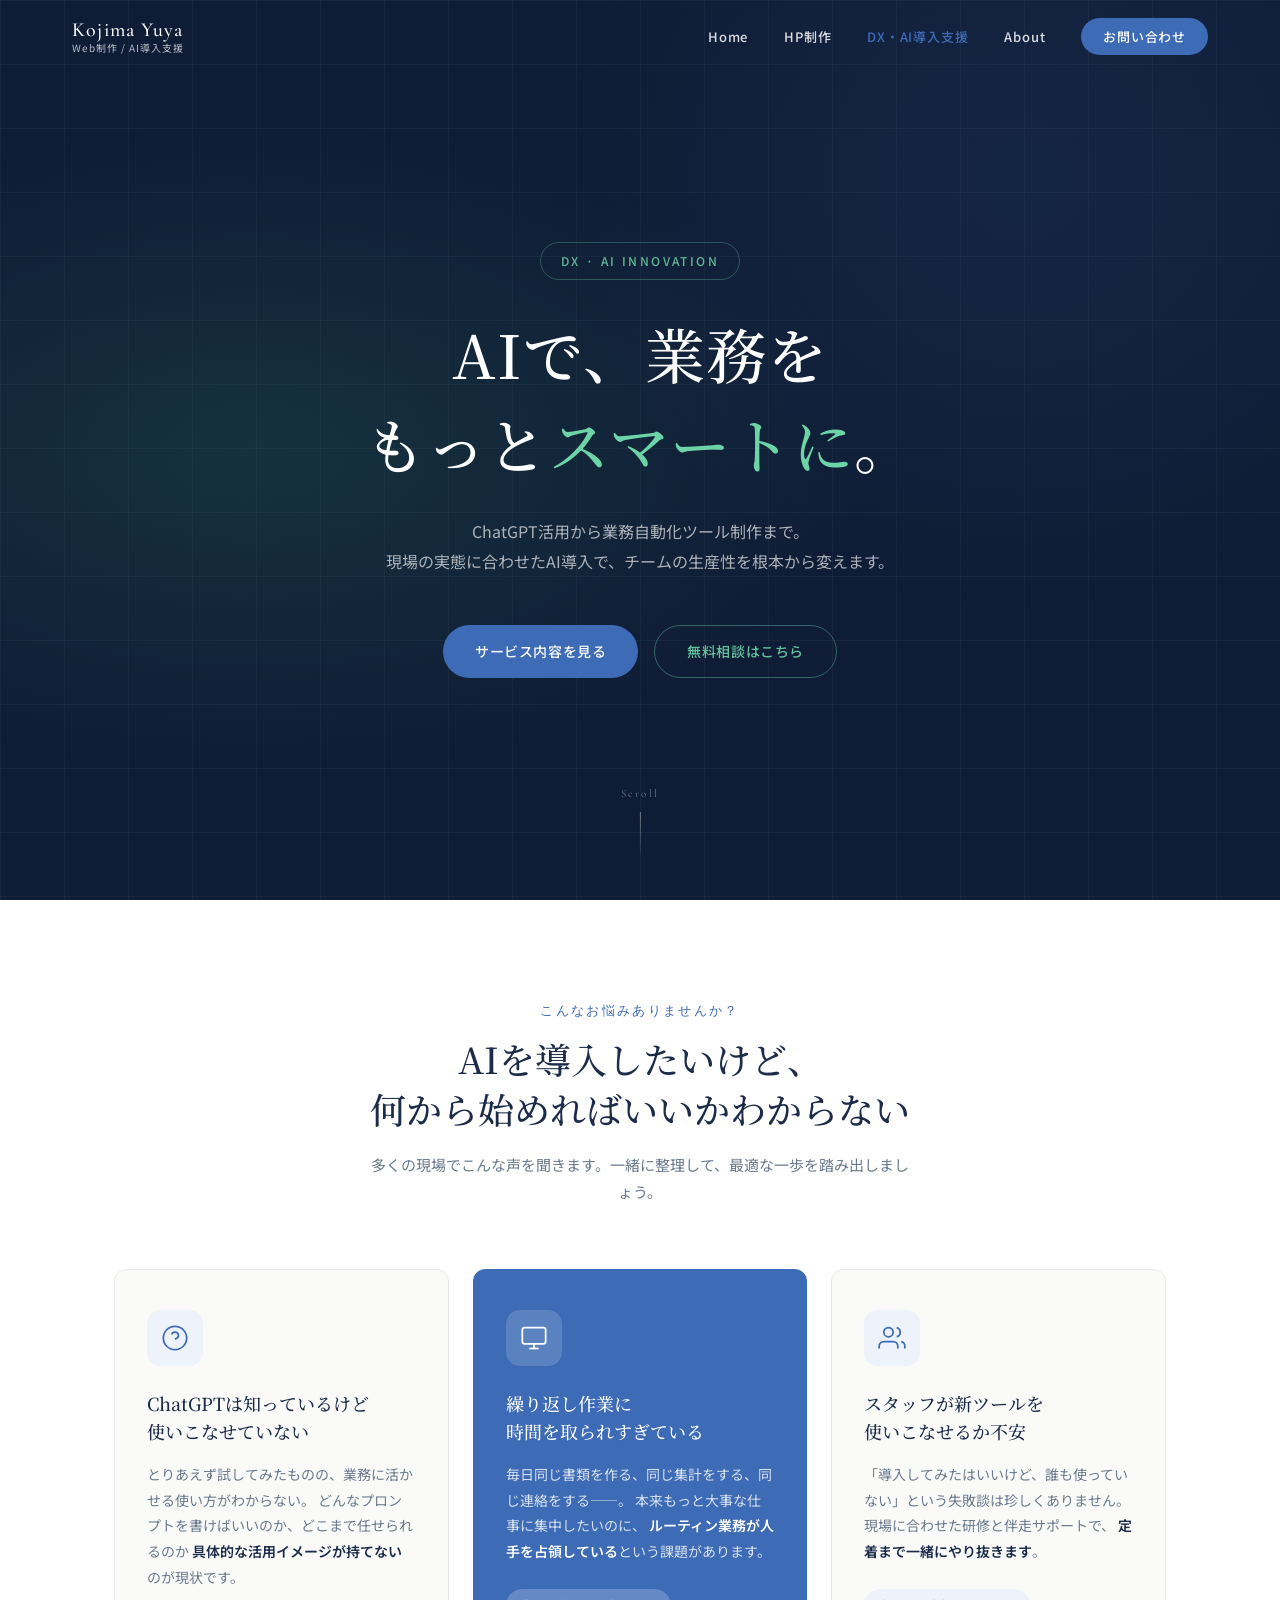
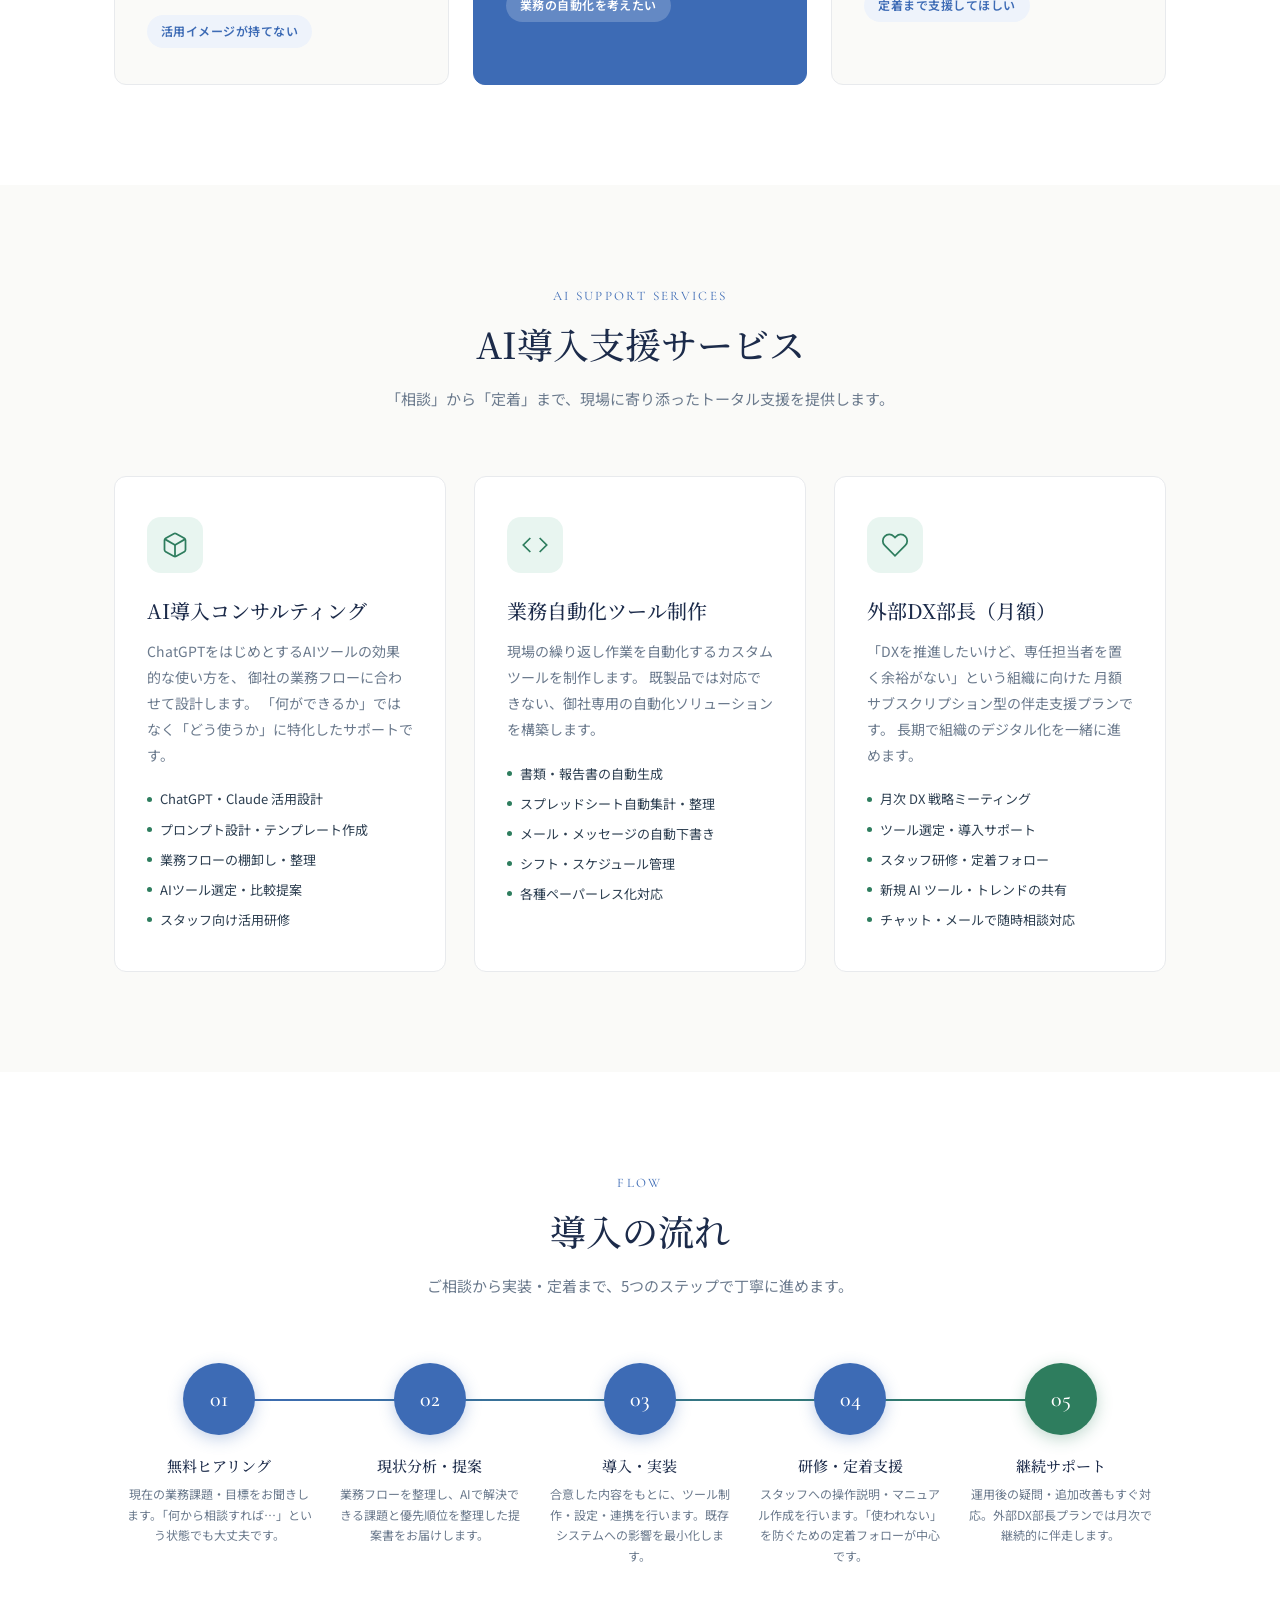
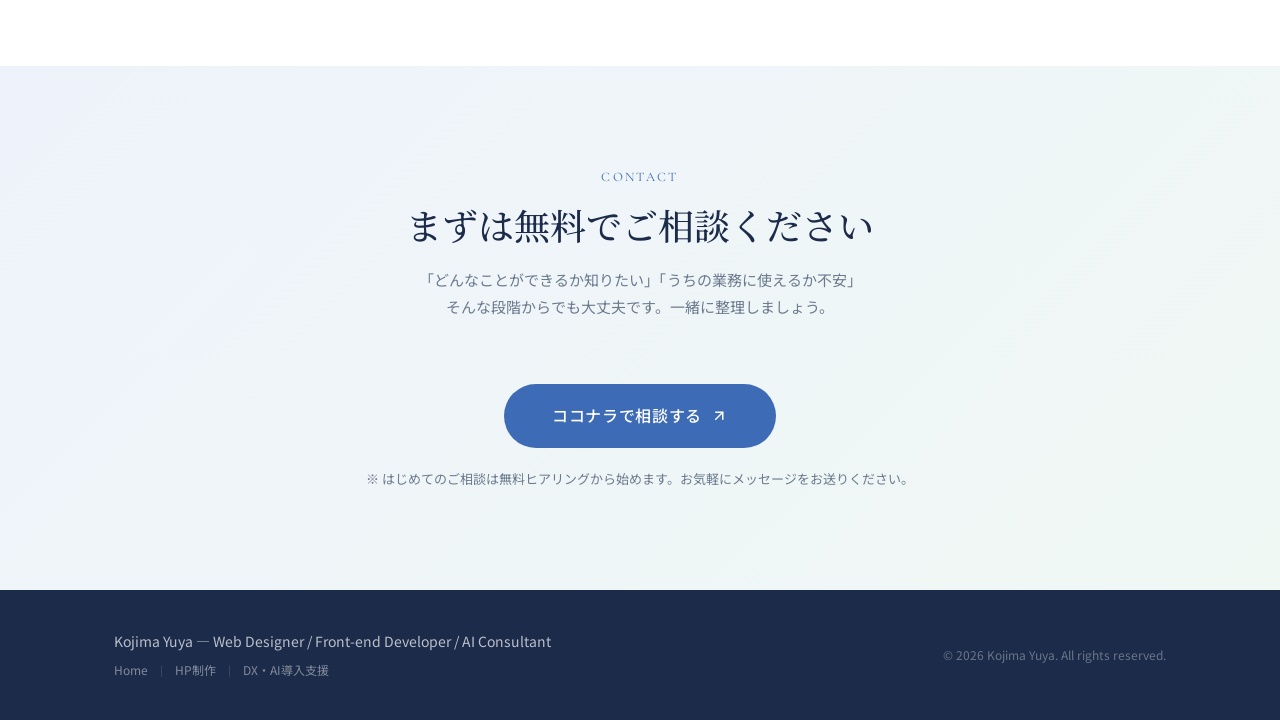
==== commit 08d692b4: "料金体系セクションをHP制作・AI支援ページから削除 Co-Authored-By: Claude Sonnet 4.6 <noreply@anthropic.com>" ====
--- a/ai-support.html
+++ b/ai-support.html
@@ -244,74 +244,6 @@
     </div>
   </section>
 
-  <!-- ==================== PRICING ==================== -->
-  <section class="section pricing" id="pricing">
-    <div class="container">
-      <div class="section__header">
-        <p class="section__label">Pricing</p>
-        <h2 class="section__title">料金体系</h2>
-        <p class="section__desc">
-          詳細はヒアリング後にお見積りします。まずはお気軽にご相談ください。
-        </p>
-      </div>
-      <div class="pricing__grid">
-
-        <div class="pricing-card">
-          <p class="pricing-card__label">スポット</p>
-          <h3 class="pricing-card__title">単発相談・<br>コンサルティング</h3>
-          <div class="pricing-card__price">¥15,000〜</div>
-          <p class="pricing-card__price-note">/ 1セッション（90分）</p>
-          <div class="pricing-card__divider"></div>
-          <ul class="pricing-card__list">
-            <li>AI活用の方向性整理</li>
-            <li>プロンプト設計レビュー</li>
-            <li>ツール選定アドバイス</li>
-            <li>業務フロー棚卸しサポート</li>
-            <li>議事録・サマリー提供</li>
-          </ul>
-          <a href="#contact" class="pricing-card__cta">まずは相談する</a>
-        </div>
-
-        <div class="pricing-card pricing-card--featured">
-          <div class="pricing-card__badge">人気プラン</div>
-          <p class="pricing-card__label">カスタム制作</p>
-          <h3 class="pricing-card__title">業務自動化<br>ツール制作</h3>
-          <div class="pricing-card__price">¥50,000〜</div>
-          <p class="pricing-card__price-note">/ プロジェクト（要件により変動）</p>
-          <div class="pricing-card__divider"></div>
-          <ul class="pricing-card__list">
-            <li>ヒアリング・要件定義</li>
-            <li>カスタムツールの設計・制作</li>
-            <li>既存システムとの連携</li>
-            <li>操作マニュアル作成</li>
-            <li>導入後1ヶ月サポート</li>
-          </ul>
-          <a href="#contact" class="pricing-card__cta">お見積りを相談する</a>
-        </div>
-
-        <div class="pricing-card">
-          <p class="pricing-card__label">月額サブスク</p>
-          <h3 class="pricing-card__title">外部DX部長<br>伴走プラン</h3>
-          <div class="pricing-card__price">¥30,000〜</div>
-          <p class="pricing-card__price-note">/ 月（内容により変動）</p>
-          <div class="pricing-card__divider"></div>
-          <ul class="pricing-card__list">
-            <li>月次戦略ミーティング（1回）</li>
-            <li>ツール導入・設定サポート</li>
-            <li>スタッフ研修・フォロー</li>
-            <li>チャットで随時相談対応</li>
-            <li>AI・DXトレンドのレポート共有</li>
-          </ul>
-          <a href="#contact" class="pricing-card__cta">プランを相談する</a>
-        </div>
-
-      </div>
-      <p style="text-align:center; margin-top: 32px; font-size: 13px; color: var(--color-text-muted);">
-        ※ 表示金額はあくまでも目安です。ヒアリング後に正式なお見積りをご提示します。
-      </p>
-    </div>
-  </section>
-
   <!-- ==================== CONTACT ==================== -->
   <section class="section contact" id="contact">
     <div class="container contact__inner">
